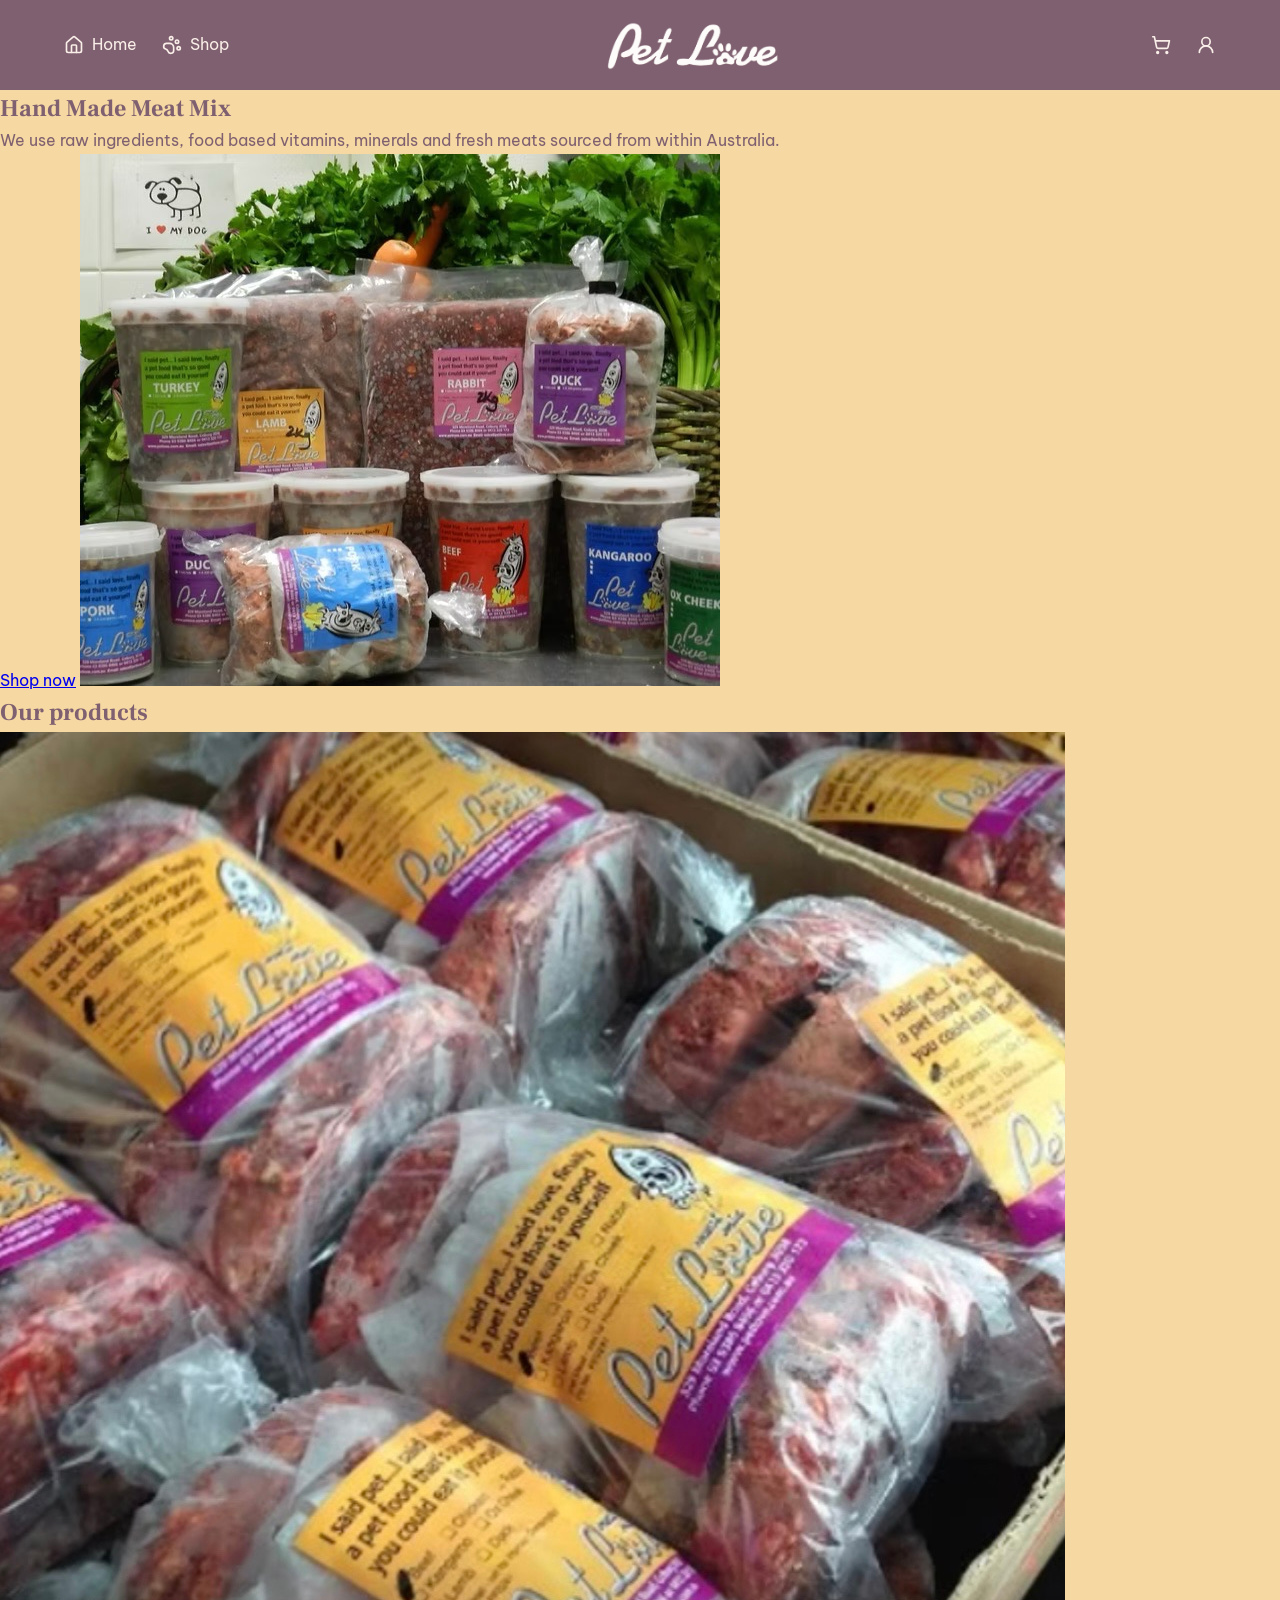
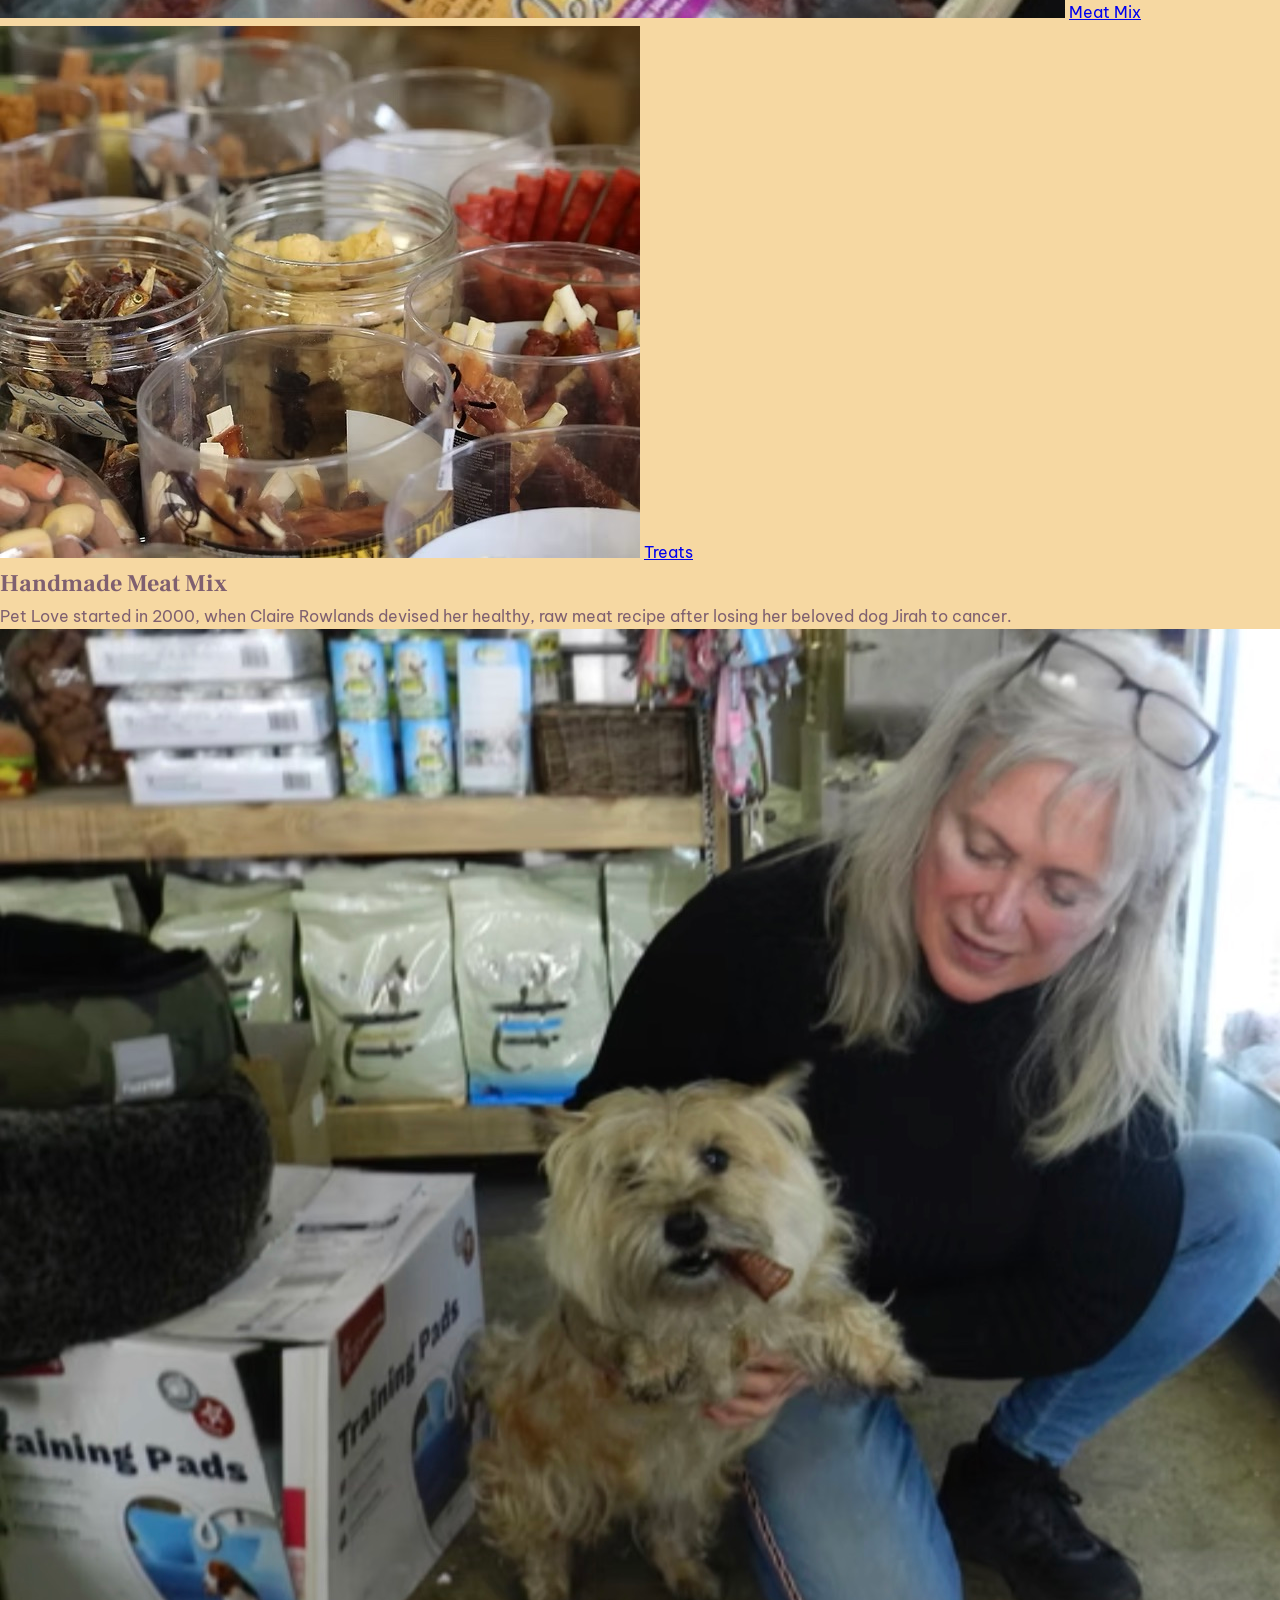
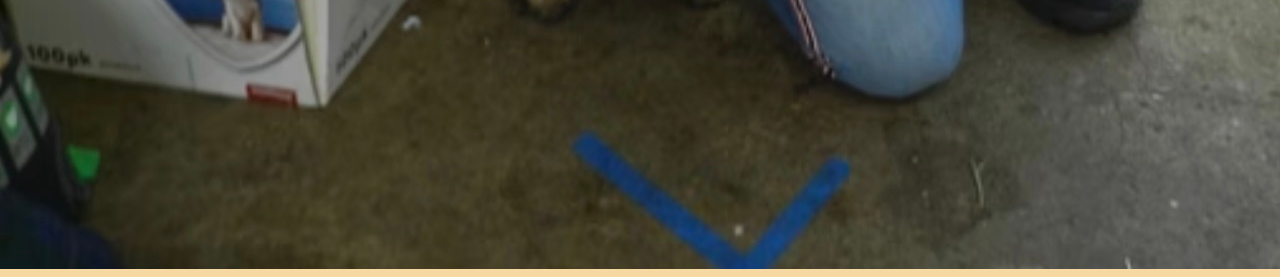
==== index.html @ 83631250 "Add overview section to product-list.html" ====
<!DOCTYPE html>
<html lang="en">
<head>
    <meta charset="UTF-8">
    <meta name="viewport" content="width=device-width, initial-scale=1.0">
    <title>PET LOVE | Homepage</title>
    <link rel="preconnect" href="https://fonts.googleapis.com">
    <link rel="preconnect" href="https://fonts.gstatic.com" crossorigin>
    <link href="https://fonts.googleapis.com/css2?family=Frank+Ruhl+Libre:wght@300..900&display=swap" rel="stylesheet">
    <link rel="preconnect" href="https://fonts.googleapis.com">
    <link rel="preconnect" href="https://fonts.gstatic.com" crossorigin>
    <link href="https://fonts.googleapis.com/css2?family=Be+Vietnam+Pro:ital,wght@0,100;0,200;0,300;0,400;0,500;0,600;0,700;0,800;0,900;1,100;1,200;1,300;1,400;1,500;1,600;1,700;1,800;1,900&family=Fira+Sans:ital,wght@0,100;0,200;0,300;0,400;0,500;0,600;0,700;0,800;0,900;1,100;1,200;1,300;1,400;1,500;1,600;1,700;1,800;1,900&display=swap" rel="stylesheet">
    <link rel="stylesheet" href="https://cdnjs.cloudflare.com/ajax/libs/font-awesome/4.7.0/css/font-awesome.min.css">
    <link rel="stylesheet" href="style.css">
</head>
<body>
    <header>
        <!-- Use the aria-label attribute for screen reader accessibility -->
         <nav class="navbar" aria-label="Navigation bar">
            <ul class="nav-left">
                <li><a href="index.html" class="nav-item">
                    <!-- Use the aria-hidden attribute for screen reader to neglect the icon -->
                    <!-- Svg icon is copied from Lucide library -->
                    <svg xmlns="http://www.w3.org/2000/svg" width="24" height="24" viewBox="0 0 24 24" fill="none" stroke="currentColor" stroke-width="2" stroke-linecap="round" stroke-linejoin="round" class="nav-icon" area-hidden="true">
                    <path d="M15 21v-8a1 1 0 0 0-1-1h-4a1 1 0 0 0-1 1v8"/><path d="M3 10a2 2 0 0 1 .709-1.528l7-6a2 2 0 0 1 2.582 0l7 6A2 2 0 0 1 21 10v9a2 2 0 0 1-2 2H5a2 2 0 0 1-2-2z"/>
                    </svg>
                    <!-- Use tag <span> to keep the label on the same line with the icon -->
                    <span>Home</span>
                </a>
                </li>
                <li class="nav-item-dropdown">
                    <div class="shop-container">
                        <a href="product-list.html" class="nav-item">
                            <!-- Use the aria-hidden attribute for screen reader to neglect the icon -->
                            <!-- Svg icon is copied from Lucide library -->
                            <svg xmlns="http://www.w3.org/2000/svg" width="24" height="24" viewBox="0 0 24 24" fill="none" stroke="currentColor" stroke-width="2" stroke-linecap="round" stroke-linejoin="round" class="nav-icon" aria-hidden="true">
                                <circle cx="11" cy="4" r="2"/>
                                <circle cx="18" cy="8" r="2"/>
                                <circle cx="20" cy="16" r="2"/>
                                <path d="M9 10a5 5 0 0 1 5 5v3.5a3.5 3.5 0 0 1-6.84 1.045Q6.52 17.48 4.46 16.84A3.5 3.5 0 0 1 5.5 10Z"/>
                            </svg>
                            <!-- Use tag <span> to keep the label on the same line with the icon -->
                            <span>Shop</span>
                        </a>
                        <!-- Use of the drop-down icon to show the ability to choose other categories -->
                        <button class="dropdown-toggle" aria-label="Read more categories">
                            <svg xmlns="http://www.w3.org/2000/svg" width="24" height="24" viewBox="0 0 24 24" fill="none" stroke="currentColor" stroke-width="2" stroke-linecap="round" stroke-linejoin="round" class="nav-icon-down" aria-hidden="true">
                                <path d="m6 9 6 6 6-6"/>
                            </svg> <!--I used to use two type of icon up and down for the animation of the toggle dropdown menu but the animation does not work in this case so I changed to use just one dropdown arrow and code the animation of it turning for 180 degrees in the css -->
                        
                        </button>
                    </div>

                    <ul class="dropdown-menu">
                        <li><a href="product-list-meatmix.html">
                            <svg xmlns="http://www.w3.org/2000/svg" width="24" height="24" viewBox="0 0 24 24" fill="none" stroke="currentColor" stroke-width="2" stroke-linecap="round" stroke-linejoin="round" class="nav-icon" aria-hidden="true">
                                <path d="M16.4 13.7A6.5 6.5 0 1 0 6.28 6.6c-1.1 3.13-.78 3.9-3.18 6.08A3 3 0 0 0 5 18c4 0 8.4-1.8 11.4-4.3"/>
                                <path d="m18.5 6 2.19 4.5a6.48 6.48 0 0 1-2.29 7.2C15.4 20.2 11 22 7 22a3 3 0 0 1-2.68-1.66L2.4 16.5"/>
                                <circle cx="12.5" cy="8.5" r="2.5"/>
                            </svg>
                            <span>Meat Mix</span>
                            </a>
                        </li>
                        <li><a href="product-list-treats.html">
                            <svg xmlns="http://www.w3.org/2000/svg" width="24" height="24" viewBox="0 0 24 24" fill="none" stroke="currentColor" stroke-width="2" stroke-linecap="round" stroke-linejoin="round" class="nav-icon" aria-hidden="true">
                                <path d="M17 10c.7-.7 1.69 0 2.5 0a2.5 2.5 0 1 0 0-5 .5.5 0 0 1-.5-.5 2.5 2.5 0 1 0-5 0c0 .81.7 1.8 0 2.5l-7 7c-.7.7-1.69 0-2.5 0a2.5 2.5 0 0 0 0 5c.28 0 .5.22.5.5a2.5 2.5 0 1 0 5 0c0-.81-.7-1.8 0-2.5Z"/>
                            </svg>
                            <span>Meat Mix</span>
                            </a>
                        </li>
                    </ul>
                </li>
            </ul>
            
            <div class="nav-center">
                <a href="index.html" aria-label="Back to homepage">
                    <img src="assets/logo.png" alt="Pet Love logo" class="logo-img">
                </a>
            </div>

            <ul class="nav-right">
                <li>
                    <a href="cart.html" class="nav-item" aria-label="Shopping cart">
                        <svg xmlns="http://www.w3.org/2000/svg" width="24" height="24" viewBox="0 0 24 24" fill="none" stroke="currentColor" stroke-width="2" stroke-linecap="round" stroke-linejoin="round" class="nav-icon" aria-label="true">
                            <circle cx="8" cy="21" r="1"/>
                            <circle cx="19" cy="21" r="1"/>
                            <path d="M2.05 2.05h2l2.66 12.42a2 2 0 0 0 2 1.58h9.78a2 2 0 0 0 1.95-1.57l1.65-7.43H5.12"/>
                        </svg>
                    </a>
                </li>
                <li>
                    <a href="sccount.html" class="nav-item" aria-label="Account">
                        <svg xmlns="http://www.w3.org/2000/svg" width="24" height="24" viewBox="0 0 24 24" fill="none" stroke="currentColor" stroke-width="2" stroke-linecap="round" stroke-linejoin="round" class="nav-icon" aria-label="true">
                            <circle cx="12" cy="8" r="5"/>
                            <path d="M20 21a8 8 0 0 0-16 0"/>
                        </svg>
                    </a>
                </li>
            </ul>
         </nav>
    </header>
    <main>
        <!-- Hero section -->
        <section class="hero-section">
            <div class=hero-content>
                <h1>Hand Made Meat Mix</h1>
                <p>We use raw ingredients, food based vitamins, minerals and fresh meats sourced from within Australia.</p>
                <a href="html/product-list.html" class="large-btn">Shop now</a>
                <img src="assets/hero.jpeg" alt="Pet Love products range">
            </div>
        </section>

        <!-- Products section -->
        <section class="products-section">
            <h2>Our products</h2>
            <div class="product-grid">
                <div class="product-card">
                    <img src="assets/products-meatmix.jpeg" alt="Meat Mix Products">
                    <a href="products-list-meatmix.html" class="medium-btn">Meat Mix</a>
                </div>
                <div class="product-card">
                    <img src="assets/products-treats.jpeg" alt="Treats Products">
                    <a href="products-list-treats.html" class="medium-btn">Treats</a>
                </div>
            </div>
        </section>
        <section class="about-section">
            <h2>Handmade Meat Mix</h2>
            <p>Pet Love started in 2000, when Claire Rowlands devised her healthy, raw meat recipe after losing her beloved dog Jirah to cancer. </p>
            <img src="assets/owner-and-dog.jpeg" alt="Owner and her dog">
        </section>
    </main>
    <script src="script.js"></script>
</body>
</html>
---- style.css ----
/* Declare CSS variables for brand's colour palette and fonts */
:root {
    --plum: #7F6070;
    --skyblue: #C8C7D7;
    --cream: #F6D8A2;
    --beige: #F9EEE8; 
    --font-body: 'Be Vietnam Pro', sans-serif;
    --font-heading: 'Frank Ruhl Libre', serif;
}
/* Reset default margin and padding of browser */
* {
  margin: 0;
  padding: 0;
  box-sizing: border-box;
}
/* Standard 1.6 line-height in web design */
body {
  font-family: var(--font-body);
  background-color: var(--cream);
  color: var(--plum);
  line-height: 1.6;
}

h1, h2, h3 {
    font-family: var(--font-heading);
}

/* Navigation bar */
.navbar {
  display: flex;
  justify-content: space-between; /* Utilise justify-content: space-between to push nav-left, nav-center, nav-right as far as possible */
  align-items: center;
  padding: 20px 5%;
  background-color: var(--plum);
}

.nav-left, .nav-right {
  display: flex;
  list-style: none;
  gap: 25px;
}

.nav-item {
  color: var(--beige);
  text-decoration: none; /* Reset the blue default colour of link */
  display: flex;
  align-items: center;
  gap: 8px;
  cursor: pointer; /* Signal users there's more information in the toggle list */
  background: none; /* Reset the default style of tag <button> */
  border: none; /* Reset the default style of tag <button> */
}

/* Container for the toggle list */
.shop-container {
  display: flex;
  align-items: center;
  gap: 5px;
}

/* Dropdown toggle list */
.nav-item-dropdown {
  position: relative; /* Set position to relative to position the dropdown menu absolutely within this container */
}

.dropdown-menu {
  display:none;
  position:absolute;
  background-color: var(--plum);
  padding: 10px;
  list-style: none;
  padding: 10px;
  z-index: 1000; /* Ensure the dropdown menu appears above other content */
}

.nav-icon-up {
  display: none;
}

.nav-icon-down {
  display: block;
}
/* When the dropdown menu is visible, show the up icon and hide the down icon */
.dropdown-toggle .nav-icon-down {
  display: none;
}

.dropdown-toggle .nav-icon-up {
  display: block;
}

/* Dropdown toggle animation */
.dropdown-toggle {
  background: none;
  border: none;
  padding: 0;
  cursor: pointer;
  color: var (--beige);
  display: flex;
  lign-items: center;
}

.nav-icon-down {
  width: 20px;
  height: 20px;
  stroke: currentColor;
  transition: transform 0.3s ease; /* Smooth transition for the rotation */
  transform: rotate (0deg); /* Initial state of the arrow */
}

/* Active button is clicked, rotate the arrow 180 degrees */
.dropdown-toggle.active .nav-icon-down {
  transform: rotate(180deg);
}

/* Show the dropdown menu when the button is active */
.nav-item-dropdown {
  position: relative; 
}

.dropdown-menu {
  display: none;
  position: absolute;
  top: 100%;
  left: 0;
  background-color: var(--plum);
  min-width: 150px;
  padding: 10px;
  z-index: 1000;
  border-radius: 4px;
}

/* Style of icons on the navigation bar */
.nav-icon {
  width: 20px;
  height: 20px;
  stroke: currentColor; /* Icons automatically take the beige colour of their parents */
}

/*Logo styling */
.nav-center {
  display: flex;
  justify-content: center;
  align-items: center;  
  height: 100%;
}

.logo-img {
  height: 50px;
  width: auto;
  display: block;
  object-fit: contain;
}
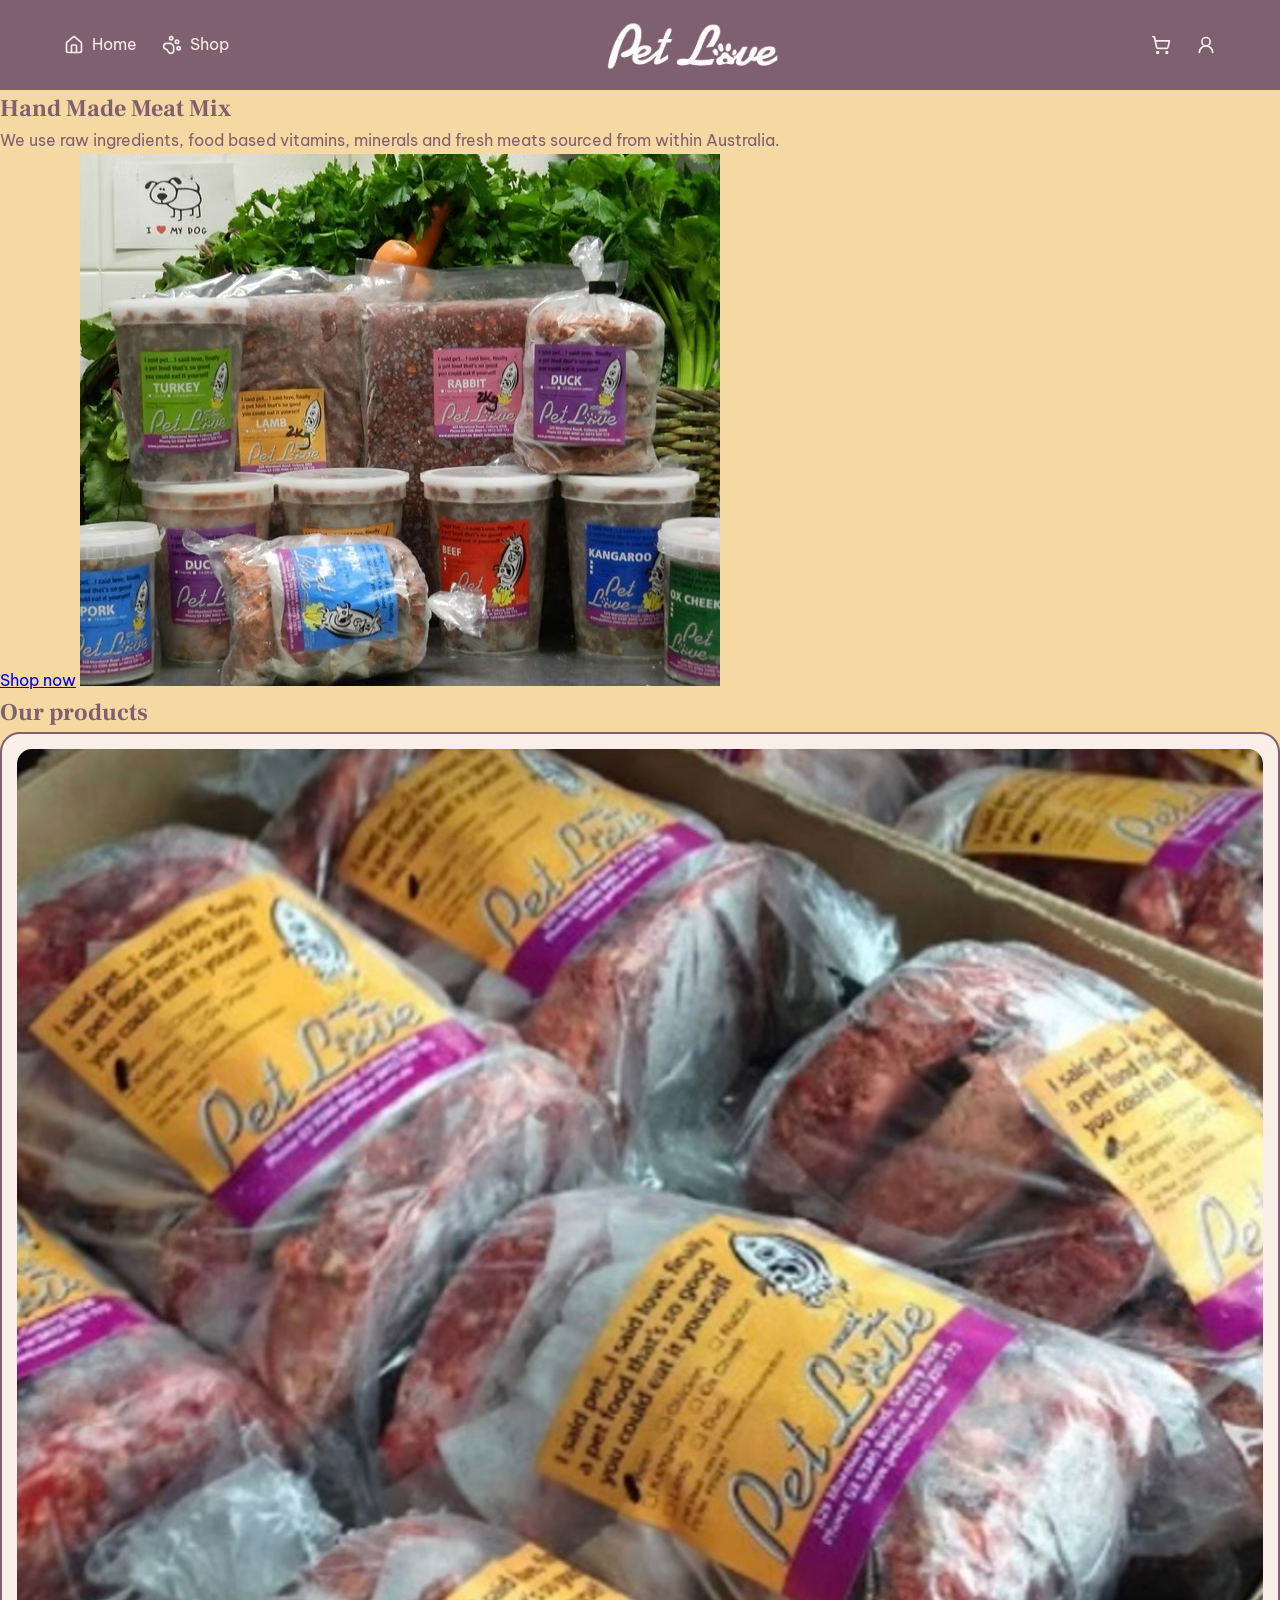
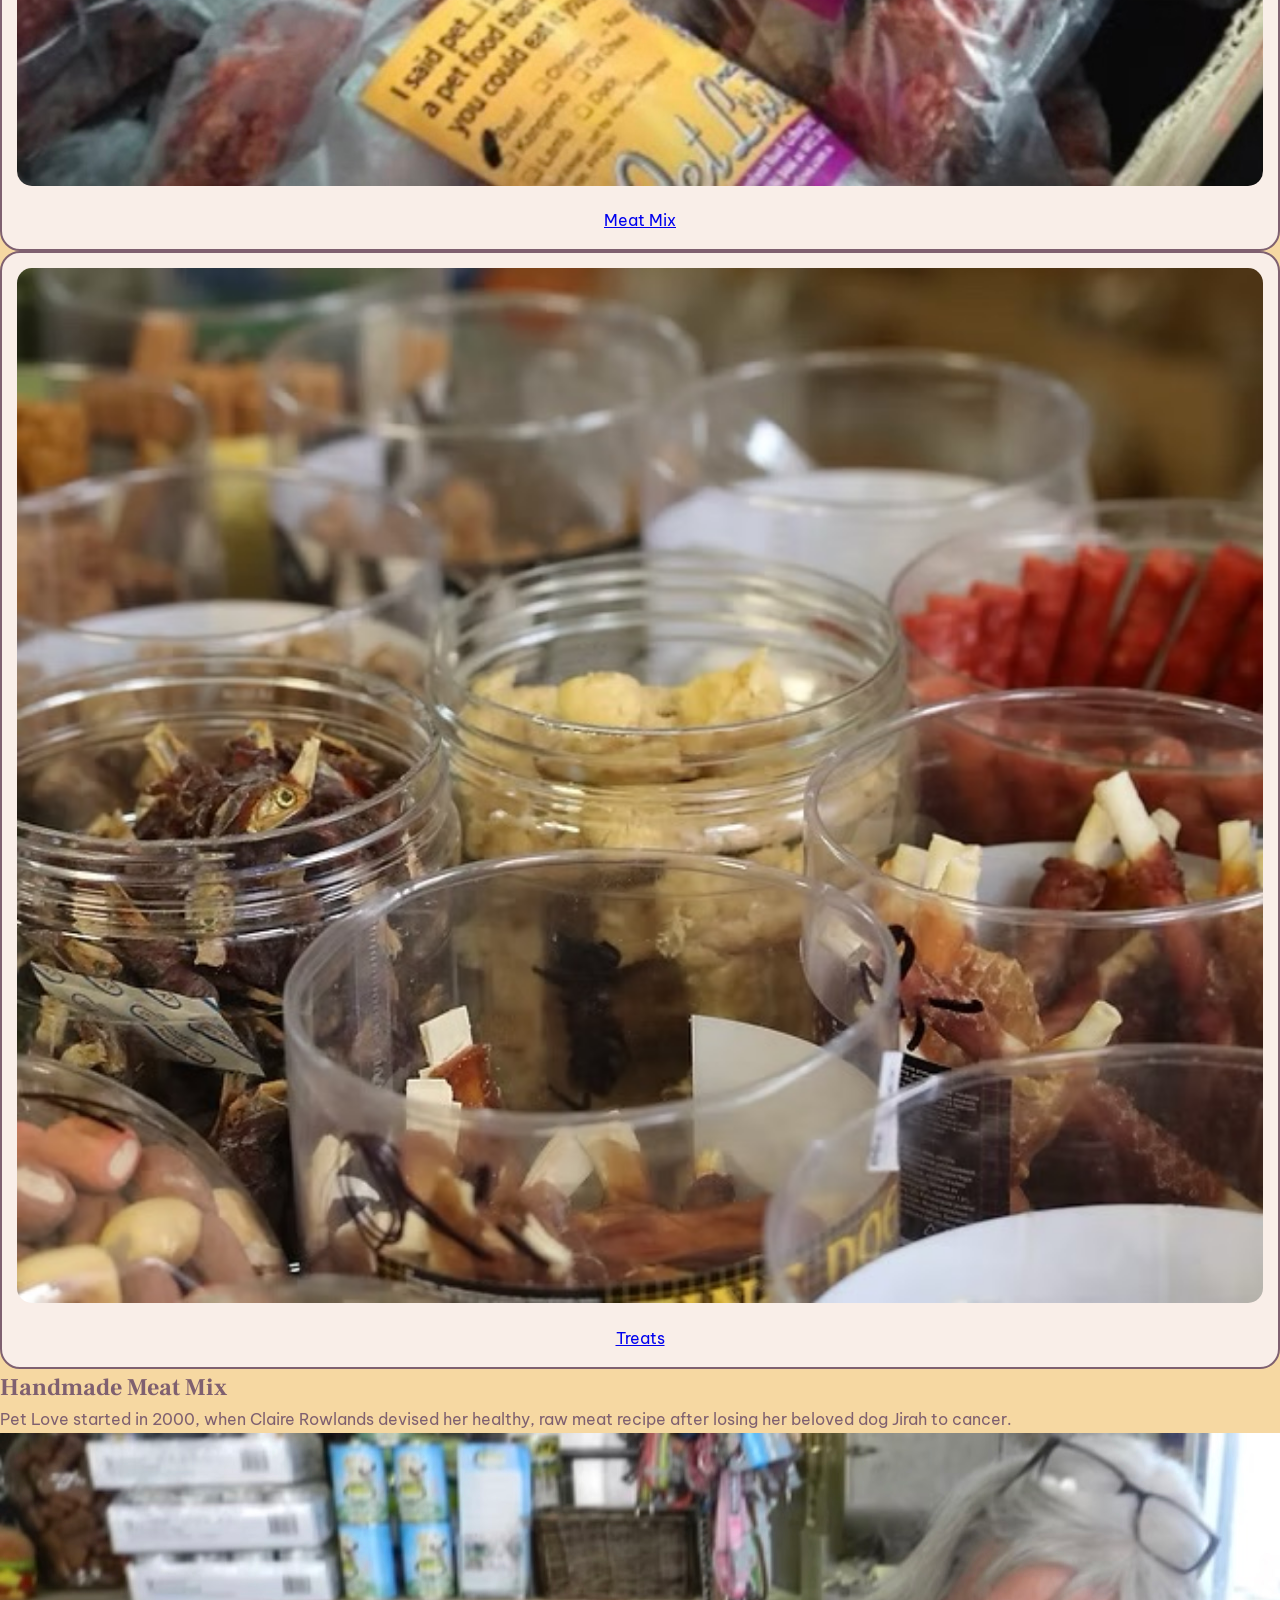
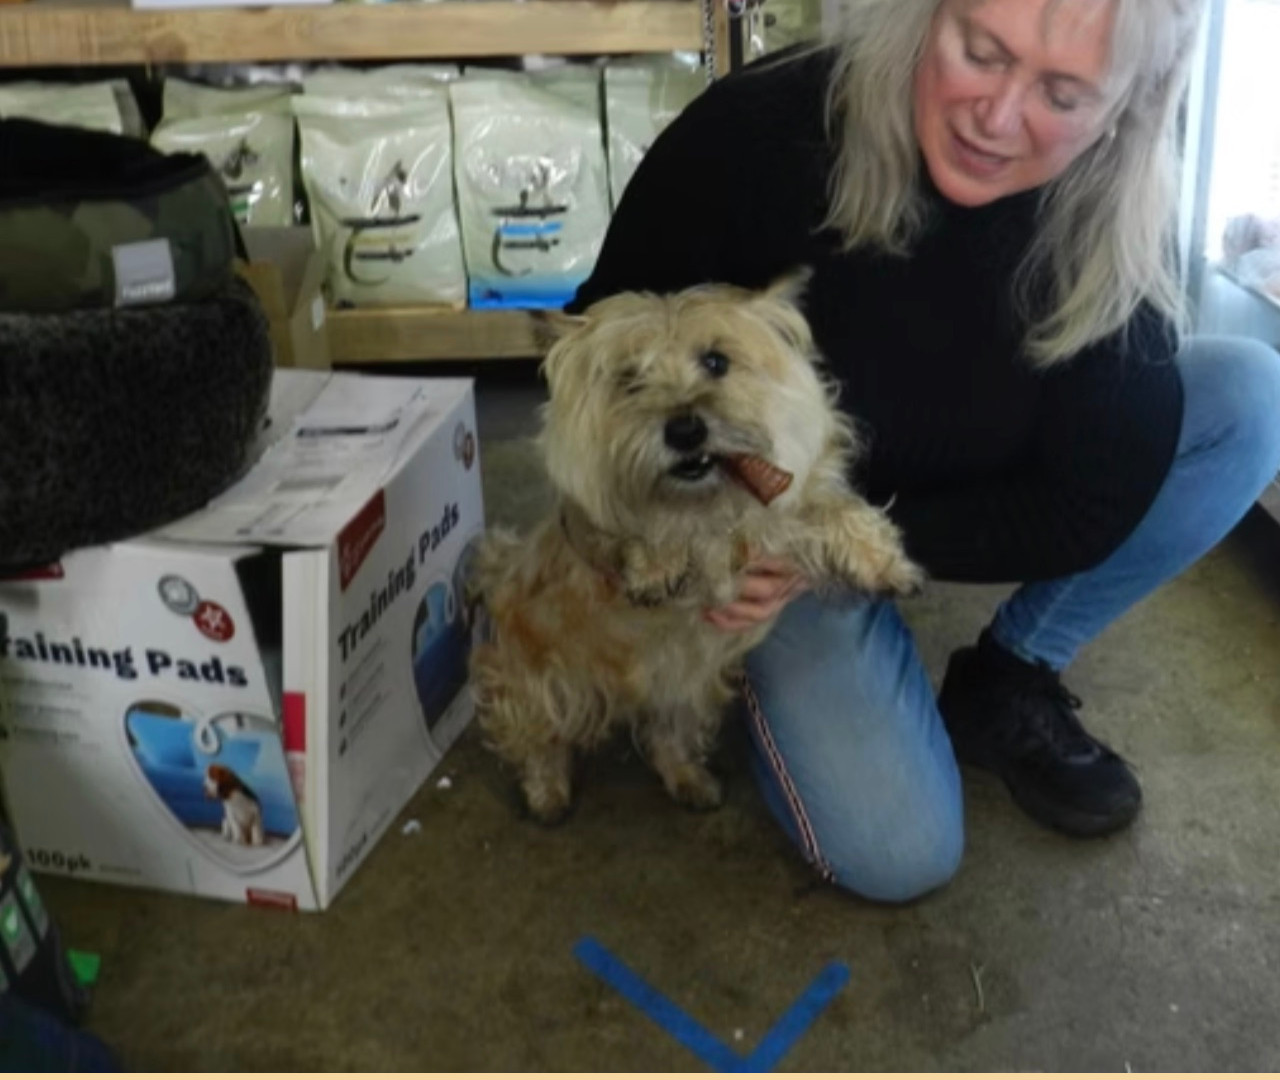
==== commit ab9fbe9b: "Code HTML of product list page again after declare variables and functions in JavaScript" ====
--- a/index.html
+++ b/index.html
@@ -105,7 +105,7 @@
             <div class=hero-content>
                 <h1>Hand Made Meat Mix</h1>
                 <p>We use raw ingredients, food based vitamins, minerals and fresh meats sourced from within Australia.</p>
-                <a href="html/product-list.html" class="large-btn">Shop now</a>
+                <a href="product-list.html" class="large-btn">Shop now</a>
                 <img src="assets/hero.jpeg" alt="Pet Love products range">
             </div>
         </section>
--- a/style.css
+++ b/style.css
@@ -97,7 +97,7 @@
   cursor: pointer;
   color: var (--beige);
   display: flex;
-  lign-items: center;
+  align-items: center;
 }
 
 .nav-icon-down {
@@ -152,3 +152,71 @@
   object-fit: contain;
 }
 
+/* ALL PRODUCTS PAGE */
+.centered-desc {
+  text-align: center;
+  max-width: 600px;
+  margin: 0 auto 40px;
+  color: var(--plum);
+  font-size: 1.2rem;  
+}
+
+/* Folder tabs style */
+.tabs-container {
+  display: flex;
+  gap: 5px;
+  padding: 0 5%;
+  border-bottom: 2px solid var(--plum);
+}
+
+.tab-btn {
+  padding: 12px 30px;
+  border: 2px solid var(--plum);
+  border-bottom: none;
+  backgroun: var(--beige);
+  border-raidus: 15px 15px 0 0;
+  cursor: pointer;
+  font-family: var(--font-heading);
+  color: var(--plum); 
+  transition: 0.3s ease;
+}
+
+.tab-btn.active {
+  background-color: var(--plum);
+  color: var(--beige);
+}
+
+/* 2-column layout */
+.product-container {
+  display: grid;
+  grid-template-columns: 250px 1fr;
+  gap: 40px;
+  padding: 40px 5%;
+}
+
+.results-header {
+  display: grid;
+  grid-template-columns: 250px 1fr;
+  gap: 40px;
+  padding: 40px 5%;
+}
+
+.results-header {
+  margin-bottom: 20px;
+  font-weight: 500;
+}
+
+/* Product card */
+.product-card {
+  background: var(--beige);
+  border-radius: 20px;
+  padding: 15px;
+  text-align: center;
+  border: 2px solid var(--plum);
+}
+
+.product-card img {
+  width: 100%;
+  border-radius: 15px;
+  margin-bottom: 15px;
+}
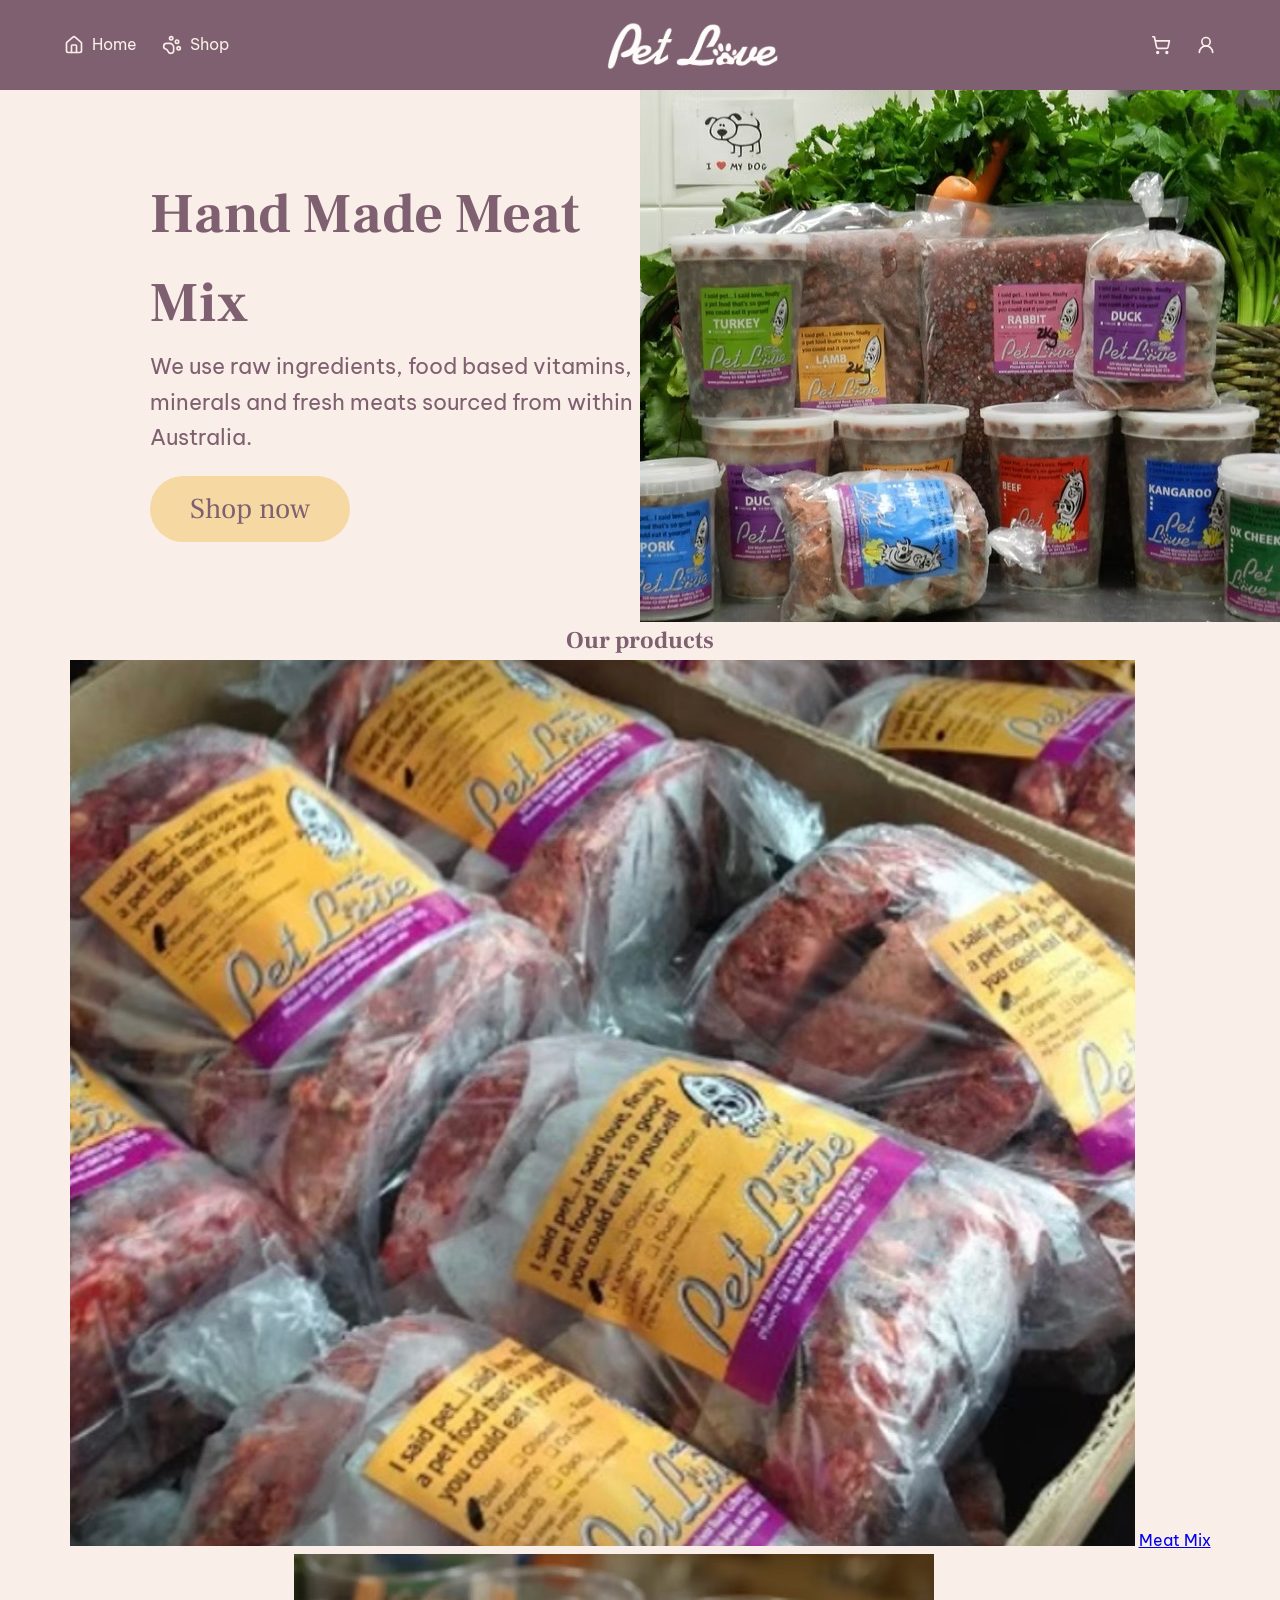
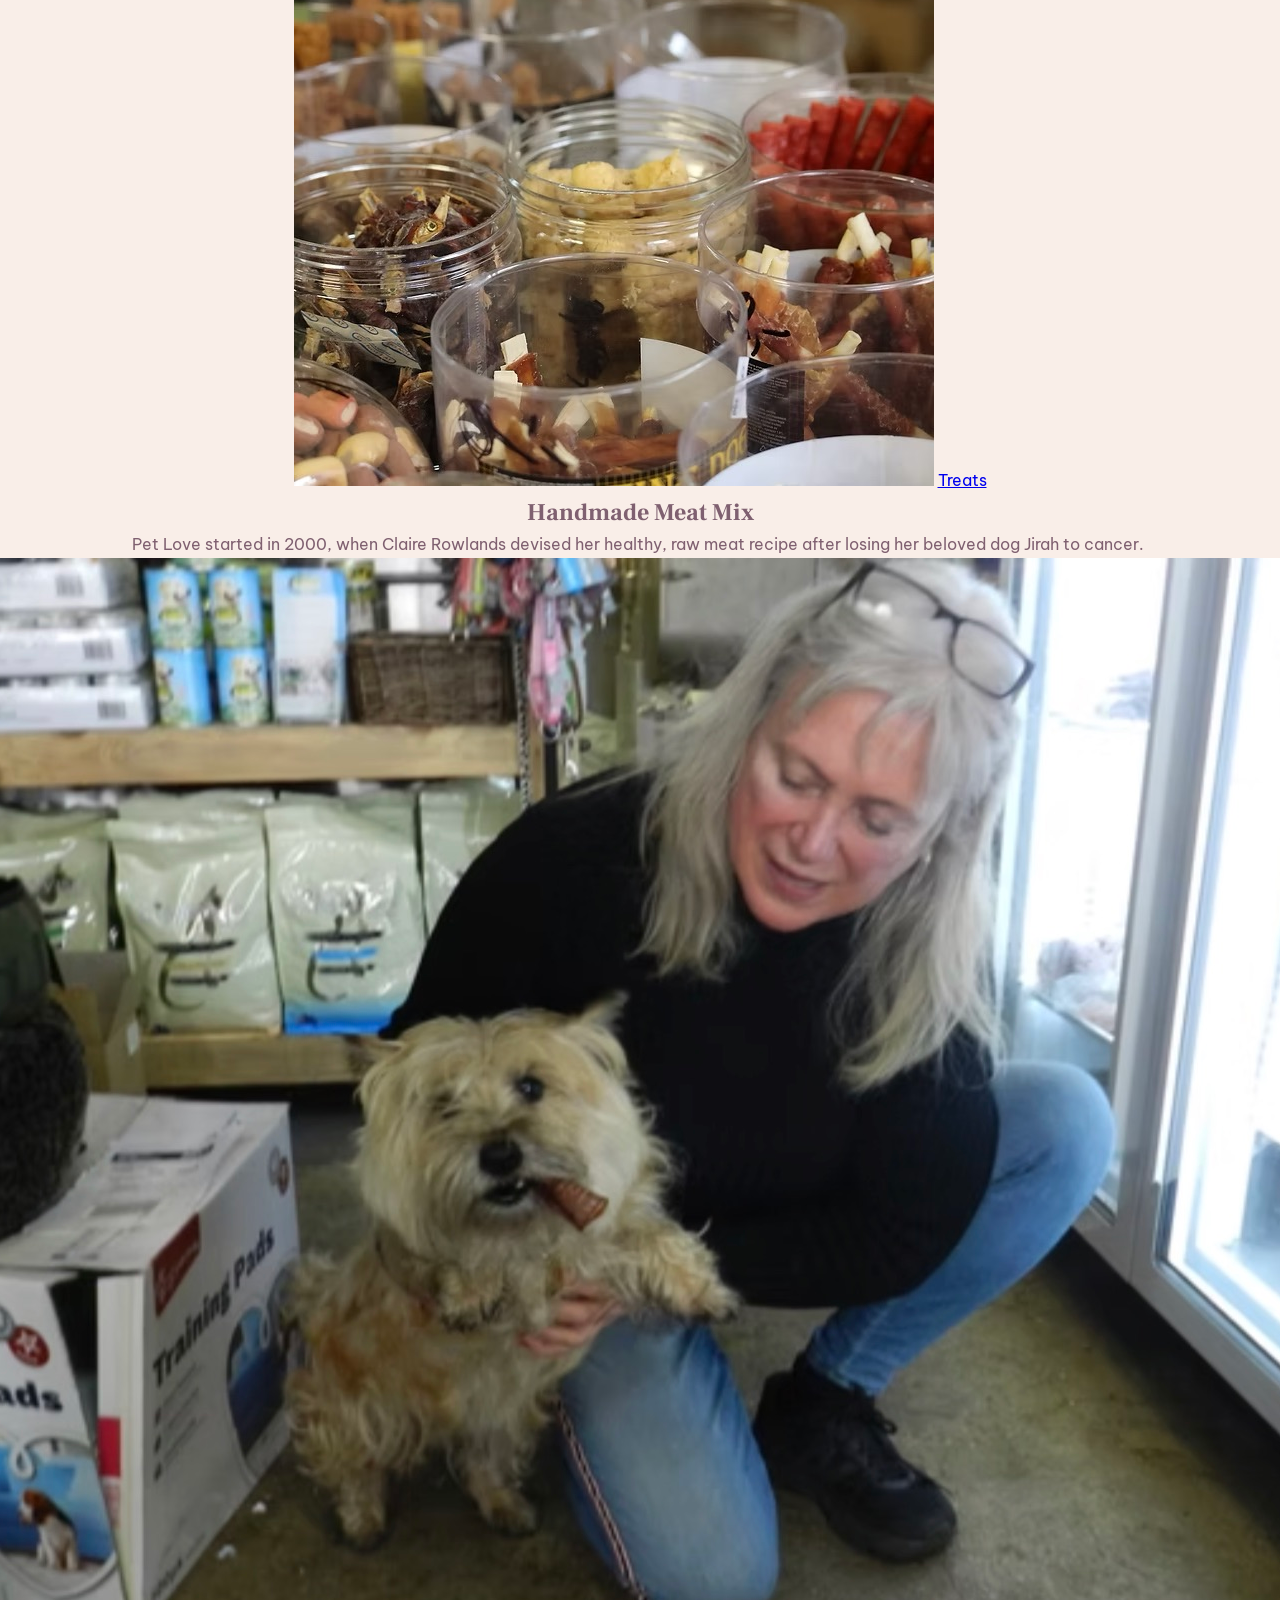
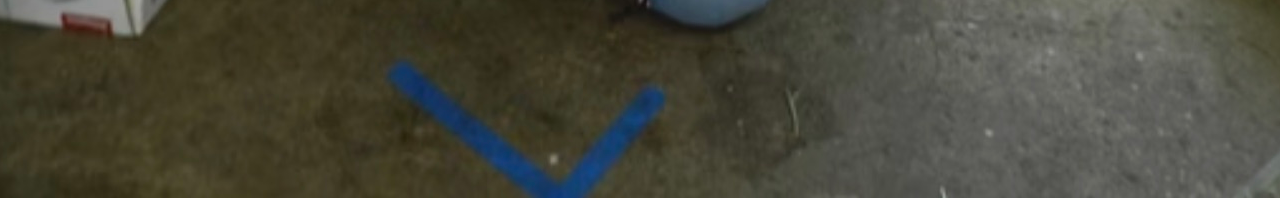
==== commit c2745504: "Add style to hero section in homepage" ====
--- a/index.html
+++ b/index.html
@@ -102,12 +102,17 @@
     <main>
         <!-- Hero section -->
         <section class="hero-section">
-            <div class=hero-content>
-                <h1>Hand Made Meat Mix</h1>
-                <p>We use raw ingredients, food based vitamins, minerals and fresh meats sourced from within Australia.</p>
-                <a href="product-list.html" class="large-btn">Shop now</a>
+            <div class="hero">
+                <div class=hero-content>
+                    <h1>Hand Made Meat Mix</h1>
+                    <p>We use raw ingredients, food based vitamins, minerals and fresh meats sourced from within Australia.</p>
+                    <a href="product-list.html" class="large-btn">Shop now</a>
+                </div>
+            <div class="hero-img">
                 <img src="assets/hero.jpeg" alt="Pet Love products range">
             </div>
+            </div>
+            
         </section>
 
         <!-- Products section -->
--- a/style.css
+++ b/style.css
@@ -7,16 +7,18 @@
     --font-body: 'Be Vietnam Pro', sans-serif;
     --font-heading: 'Frank Ruhl Libre', serif;
 }
+
 /* Reset default margin and padding of browser */
 * {
   margin: 0;
   padding: 0;
   box-sizing: border-box;
 }
+
 /* Standard 1.6 line-height in web design */
 body {
   font-family: var(--font-body);
-  background-color: var(--cream);
+  background-color: var(--beige);
   color: var(--plum);
   line-height: 1.6;
 }
@@ -49,6 +51,17 @@
   cursor: pointer; /* Signal users there's more information in the toggle list */
   background: none; /* Reset the default style of tag <button> */
   border: none; /* Reset the default style of tag <button> */
+}
+
+section {
+  display: flex;
+  flex-direction: column;
+  align-items: center;
+  justify-content: center;
+  text-align: center;
+  width: 100%;
+  margin-left: auto;
+  margin-right: auto;
 }
 
 /* Container for the toggle list */
@@ -152,71 +165,175 @@
   object-fit: contain;
 }
 
+/* HERO SECTION */
+.hero-section {
+  padding: 0px;
+}
+.hero {
+  display: flex;
+  align-items: center;
+  justify-content: space-between;
+  background-color: var(--beige);
+  width: 100%;
+  padding: 0px;
+  margin: 0px;
+}
+
+.hero-content {
+  flex: 1;
+  text-align: left;
+  margin-left: 150px;
+}
+
+.hero-content h1 {
+  font-size: 3.5rem;
+}
+
+.hero-img {
+  flex: 1;
+  display: flex;
+  justify-content: flex-end;
+  width: 100%;
+}
+
+.large-btn {
+  display: inline-block;
+  background-color: var(--cream);
+  color: var(--plum);
+  font-family: var(--font-heading);
+  border-radius: 60px;
+  text-decoration: none;
+  font-size: 1.8rem;
+  border: none;
+  cursor: pointer;
+  padding: 10px 40px 10px 40px;
+  margin-top: 20px;
+}
+
+.hero p {
+  font-size: 1.4rem;
+}
+
+.large-btn:hover {
+  background-color: var(--plum);
+  color: var(--cream);
+  font-size: 1.9rem;
+  transition: all 0.3s ease;
+}
+
+
+
+
 /* ALL PRODUCTS PAGE */
-.centered-desc {
-  text-align: center;
-  max-width: 600px;
-  margin: 0 auto 40px;
-  color: var(--plum);
-  font-size: 1.2rem;  
-}
-
-/* Folder tabs style */
+
+/* Container including search sidebar and result product grid */
+.product-section {
+  display: flex !important; 
+  flex-direction: row;
+  align-items: flex-start; /* Align all items from the start of the top */
+  gap: 40px;
+  max-width: 1200px;
+  margin: 0 auto;
+}
+
+/* Left aside bar */
+.product-sidebar {
+  flex: 0 0 280px; /* Fixed width for the aside bar */
+  display: flex;
+  flex-direction: column;
+  align-items: flex-start;
+  text-align: left;
+}
+
+/* Tabs container */
 .tabs-container {
   display: flex;
-  gap: 5px;
-  padding: 0 5%;
-  border-bottom: 2px solid var(--plum);
+  flex-direction: column;
+  gap: 10px;
+  width: 100%;
+  margin-bottom: 20px;
 }
 
 .tab-btn {
-  padding: 12px 30px;
+  border: none; 
+  background: var(--beige);
+  padding: 10px 15px;
+  border-radius: 8px;
+  cursor: pointer;
+  text-align: left;
+  width: 100%;
+  transition: 0.3s;
+}
+
+.tab-btn.active {
+  background-color: var(--cream);
+  color: white;
+}
+
+.tab-btn h3 {
+  margin: 0;
+  font-size: 1rem;
+}
+
+/* Right aligned product grid */
+.product-list-grid {
+  flex: 1;
+}
+
+.product-row-grid {
+  display: grid;
+  /* 2 products each row for desktop */
+  grid-template-columns: repeat(2, 1fr);
+  gap: 30px; /* Gap between product cards */
+  width: 100%;
+}
+
+.product-row-grid img {
+  width: 100%;
+  max-width: 300px;
+}
+
+/* Group Filtering & sorting */
+.filter-group, .filterandsort-group {
+  display: flex;
+  flex-direction: column;
+  gap: 10px;
+  width: 100%;
+  margin: 15px 0;
+}
+
+.filter-group label {
+  display: flex;
+  align-items: center;
+  gap: 8px;
+  cursor: pointer;
+}
+
+/* PRODUCT DETAILS PAGE */
+.product-details {
+  text-align: left;
+
+}
+#product-image {
+  max-width: 700px;
+}
+
+.weight-cards-flex {
+  display: flex;
+  flex-wrap: wrap;
+  gap: 20px;
+}
+
+.weight-card {
+  border-radius: 15px;
   border: 2px solid var(--plum);
-  border-bottom: none;
-  backgroun: var(--beige);
-  border-raidus: 15px 15px 0 0;
-  cursor: pointer;
-  font-family: var(--font-heading);
-  color: var(--plum); 
-  transition: 0.3s ease;
-}
-
-.tab-btn.active {
-  background-color: var(--plum);
-  color: var(--beige);
-}
-
-/* 2-column layout */
-.product-container {
-  display: grid;
-  grid-template-columns: 250px 1fr;
-  gap: 40px;
-  padding: 40px 5%;
-}
-
-.results-header {
-  display: grid;
-  grid-template-columns: 250px 1fr;
-  gap: 40px;
-  padding: 40px 5%;
-}
-
-.results-header {
-  margin-bottom: 20px;
-  font-weight: 500;
-}
-
-/* Product card */
-.product-card {
-  background: var(--beige);
-  border-radius: 20px;
-  padding: 15px;
-  text-align: center;
-  border: 2px solid var(--plum);
-}
-
-.product-card img {
-  width: 100%;
-  border-radius: 15px;
-  margin-bottom: 15px;
-}+  padding: 5px;
+  margin: 2px;
+}
+
+.weight-card:hover {
+  background-color: var(--cream);
+}
+
+
+/* SHOPPING CART PAGE */
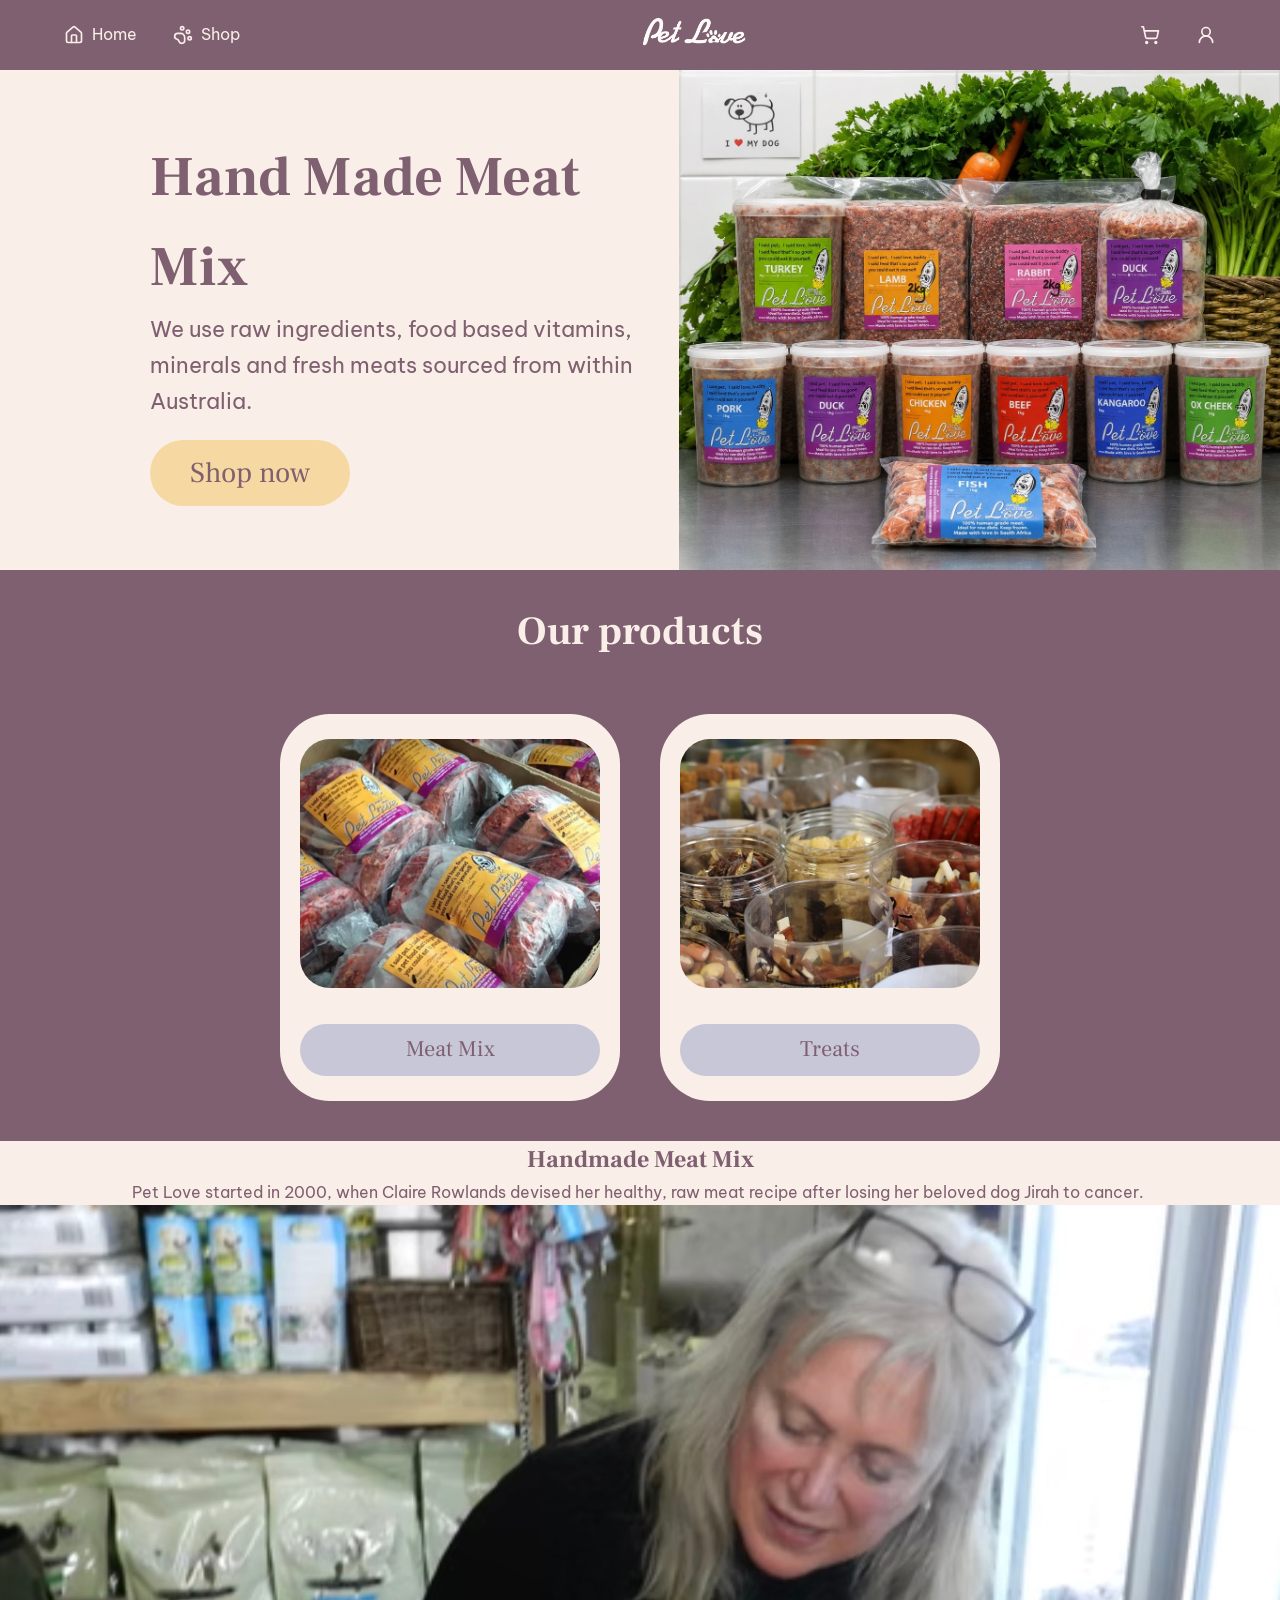
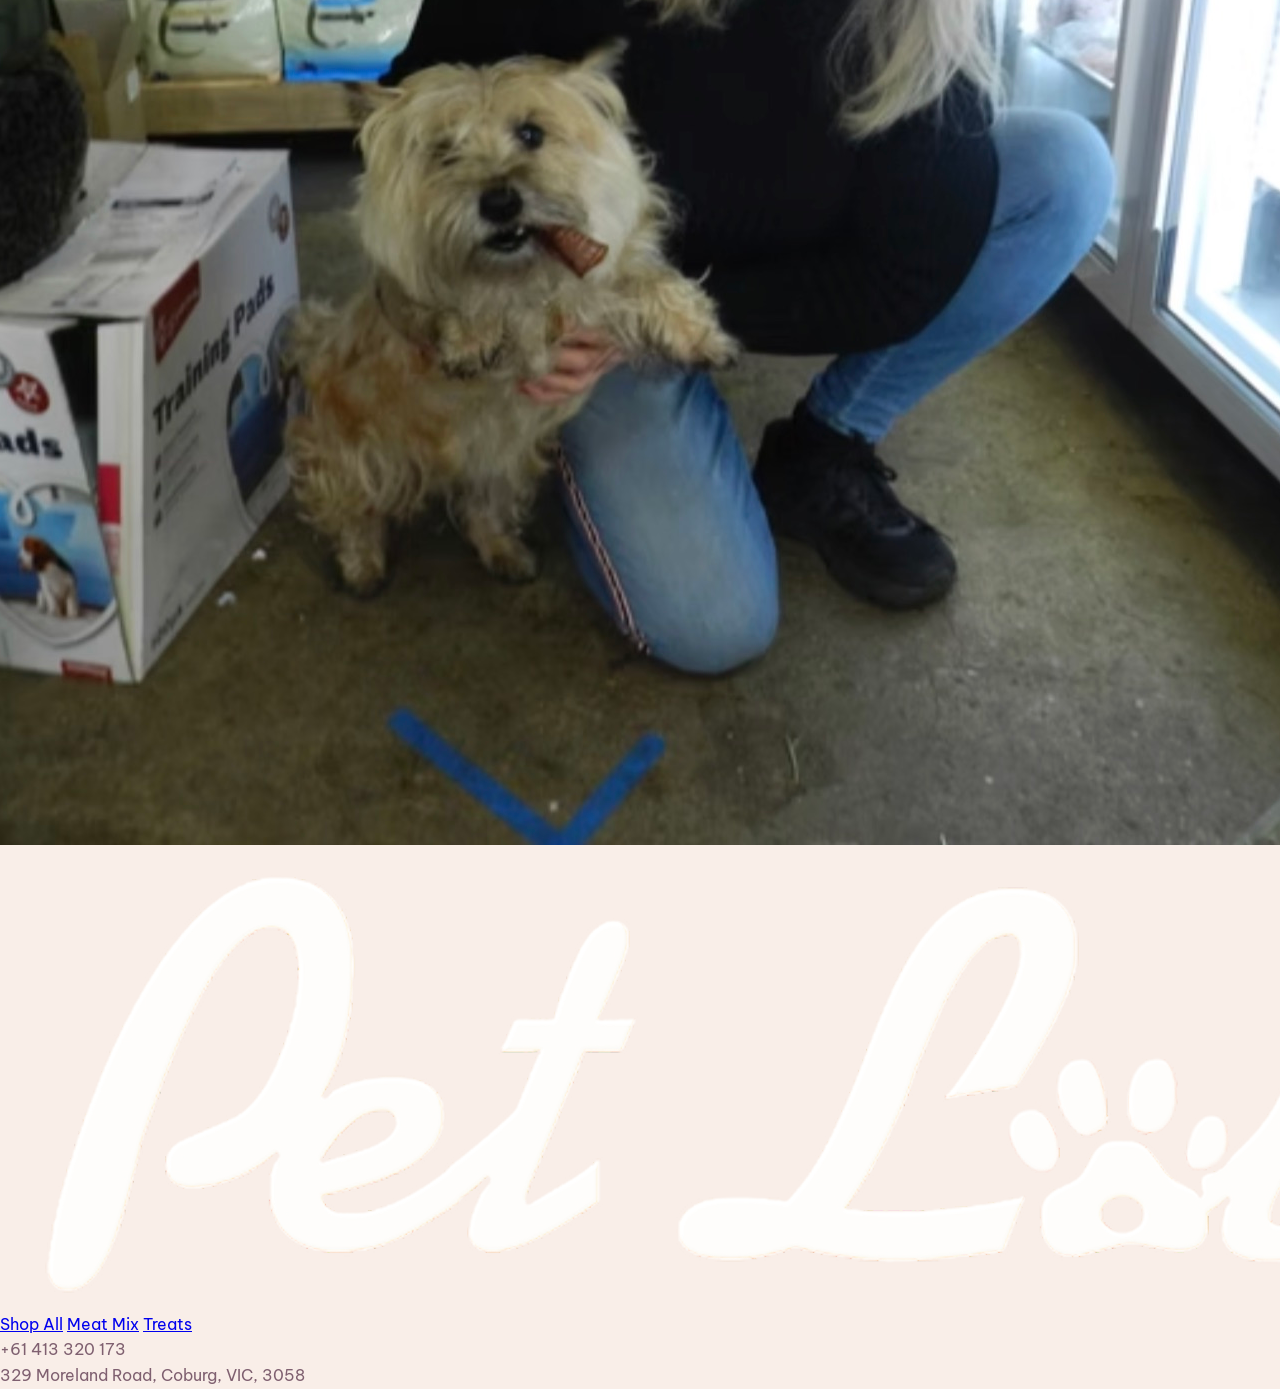
==== commit 069a88c2: "Style Confirmation Page" ====
--- a/index.html
+++ b/index.html
@@ -135,6 +135,28 @@
             <img src="assets/owner-and-dog.jpeg" alt="Owner and her dog">
         </section>
     </main>
+
+    <footer class="main-footer">
+        <div class="footer-container">
+            <div class="footer-brand">
+                <a href="index.html" class="footer-logo">
+                    <img src="assets/logo.png" alt="Pet Love logo">
+                </a>
+            </div>
+
+            <div class="footer-column">
+                <a href="product-list.html">Shop All</a>
+                <a href="product-list.html">Meat Mix</a>
+                <a href="product-list.html">Treats</a>
+            </div>
+
+            <div class="footer-contact">
+                <p class="footer-phone">+61 413 320 173</p>
+                <p class="footer-address">329 Moreland Road, Coburg, VIC, 3058</p>
+            </div>
+            
+        </div>
+    </footer>
     <script src="script.js"></script>
 </body>
 </html>
--- a/style.css
+++ b/style.css
@@ -32,14 +32,23 @@
   display: flex;
   justify-content: space-between; /* Utilise justify-content: space-between to push nav-left, nav-center, nav-right as far as possible */
   align-items: center;
-  padding: 20px 5%;
+  padding: 22px 5%;
   background-color: var(--plum);
 }
 
 .nav-left, .nav-right {
   display: flex;
   list-style: none;
-  gap: 25px;
+  justify-content: space-between;
+  gap: 36px;
+}
+
+.nav-center {
+  position: absolute;
+  display: flex;
+  align-items: center;
+  justify-content: center;
+  left: 50%;
 }
 
 .nav-item {
@@ -150,19 +159,11 @@
   stroke: currentColor; /* Icons automatically take the beige colour of their parents */
 }
 
-/*Logo styling */
-.nav-center {
-  display: flex;
-  justify-content: center;
+.navbar img {
   align-items: center;  
   height: 100%;
-}
-
-.logo-img {
-  height: 50px;
+  height: 30px;
   width: auto;
-  display: block;
-  object-fit: contain;
 }
 
 /* HERO SECTION */
@@ -177,6 +178,7 @@
   width: 100%;
   padding: 0px;
   margin: 0px;
+  gap: 10%;
 }
 
 .hero-content {
@@ -193,7 +195,11 @@
   flex: 1;
   display: flex;
   justify-content: flex-end;
-  width: 100%;
+}
+
+.hero img {
+  width: 120%;
+  max-width: 2000px;
 }
 
 .large-btn {
@@ -221,19 +227,114 @@
   transition: all 0.3s ease;
 }
 
+/* PRODUCTS ON HOMEPAGE */
+.products-section {
+  background-color: var(--plum);
+  width: 100%;
+  padding: 0px;
+  margin: 0px;
+}
+
+.products-section h2 {
+  color: var(--beige);
+  font-size: 2.5rem;
+  margin: 30px;
+}
+
+.product-grid {
+  display: flex;
+  align-items: center;
+  justify-content: center;
+  padding: 10px;
+  margin: 10px;
+  margin-top: 0px;
+  padding-top: 0px;  
+}
+
+.product-grid img {
+  width: 100%;
+  height:auto;
+  max-width: 300px;
+  border-radius: 30px;
+  border: none;
+  margin-bottom: 20px;
+}
+
+.product-card {
+  padding: 25px 20px;
+  background-color: var(--beige);
+  margin: 20px;
+  display: grid;
+  border-radius: 50px;
+  border: none;
+}
+
+.product-card-title-link {
+  color: inherit;
+  text-decoration: none;
+  text-decoration: underline 1px var(--plum);
+  text-underline-offset: 6px;
+  display: inline-block;
+  width: 100%;
+}
+
+.product-card-title-link:hover {
+  text-decoration: underline 1px var(--cream);
+  text-underline-offset: 6px;
+  color: var(--cream);
+} 
+
+.medium-btn {
+  display: inline-block;
+  background-color: var(--skyblue);
+  color: var(--plum);
+  font-family: var(--font-heading);
+  border-radius: 60px;
+  text-decoration: none;
+  font-size: 1.4rem;
+  border: none;
+  cursor: pointer;
+  padding: 8px 36px 8px 36px;
+  margin-top: 16px;
+}
+
+.medium-btn:hover {
+  background-color: var(--plum);
+  color: var(--skyblue);
+  font-size: 1.4rem;
+  transition: all 0.3s ease;
+}
 
 
 
 /* ALL PRODUCTS PAGE */
+.page-overview {
+  max-width: 1200px;
+  margin: 0 auto;
+  text-align: left;
+  display: block;
+}
+.page-overview h1{
+  font-size: 2.4rem;
+  text-align: left;
+  margin-top: 35px;
+}
+
+.page-overview p{
+  font-size: 1.1rem;
+  margin-top: 12px;
+  margin-bottom: 35px;
+}
 
 /* Container including search sidebar and result product grid */
 .product-section {
   display: flex !important; 
   flex-direction: row;
   align-items: flex-start; /* Align all items from the start of the top */
-  gap: 40px;
   max-width: 1200px;
   margin: 0 auto;
+  padding: 20px;
+  gap: 45px;
 }
 
 /* Left aside bar */
@@ -245,55 +346,201 @@
   text-align: left;
 }
 
+/* right grid area */
+.product-list-grid {
+  flex: 1;
+  display: flex;
+  flex-direction: column;
+}
+
+.results-count-container {
+  text-align: right;
+  margin-right: 35px;
+}
+
+/* tab folder */
+.products-nav-bar {
+  display: flex;
+  width: 100%;
+  margin: 0px;
+}
+
 /* Tabs container */
 .tabs-container {
   display: flex;
   flex-direction: column;
-  gap: 10px;
-  width: 100%;
+  width: 100%;
+}
+
+.tab-btn {
+  border: solid 1px var(--plum); 
+  background: transparent;
+  color: var(--plum);
+  padding: 10px 15px;
+  border-radius: 30px;
+  cursor: pointer;
+  text-align: center;
+  width: 100%;
+  transition: 0.3s ease;
   margin-bottom: 20px;
-}
-
-.tab-btn {
-  border: none; 
-  background: var(--beige);
-  padding: 10px 15px;
-  border-radius: 8px;
-  cursor: pointer;
-  text-align: left;
-  width: 100%;
-  transition: 0.3s;
 }
 
 .tab-btn.active {
   background-color: var(--cream);
-  color: white;
+  color: var(--plum);
 }
 
 .tab-btn h3 {
   margin: 0;
-  font-size: 1rem;
-}
-
-/* Right aligned product grid */
-.product-list-grid {
-  flex: 1;
+  font-size: 1.2rem;
 }
 
 .product-row-grid {
   display: grid;
-  /* 2 products each row for desktop */
-  grid-template-columns: repeat(2, 1fr);
-  gap: 30px; /* Gap between product cards */
-  width: 100%;
+  grid-template-columns: repeat(3, 1fr);
+  width: 100%;
+  gap: 30px;
 }
 
 .product-row-grid img {
   width: 100%;
-  max-width: 300px;
+  border-radius: 15px;
+}
+
+/* Product list cards */
+.product-list-card {
+  border-radius: 20px;
+  display: flex;
+  flex-direction: column;
+  align-items: left;
+  text-align: left;
+  height: 100%;
+  transition: 0.3s ease-in-out;
+  padding: 20px;
+  background-color: transparent;
+}
+
+.product-list-card:hover {
+  scale: 1.005;
+}
+
+/* Image container */
+.product-image-container {
+  position: relative;
+  display: inline-block;
+  width: 100%;
+}
+
+.product-tags {
+  position: absolute;
+  top: 0;
+  left: 0;
+  display: flex;
+  flex-direction: column;
+  z-index: 10;
+}
+
+.tag {
+  color: var(--plum);
+  background-color: var(--cream);
+  padding: 6px 12px;
+  border-radius: 20px;
+  display: inline-block;
+  margin-top: 10px;
+  margin-left: 10px;
+  font-family: inherit;
+  font-size: 0.85rem;
+}
+
+/* Product names & stocks */
+.product-list-card h3 {
+  font-size: 1.4rem;
+  margin-bottom: 8px;
+}
+
+.stock-boxes {
+  width: 100%;
+  display: flex;
+  justify-content: left;
+  margin-bottom: 8px;
+}
+
+.purchase-area {
+  display: flex;
+  justify-content: space-between;
+  align-items: stretch;
+  width: 100%;
+  border: solid 1px var(--plum);
+  border-radius: 15px;
+  background-color: transparent;
+  overflow: hidden;
+  padding: 0px;
+  margin-bottom: 15px;
+}
+
+.weight-select, .fixed-weight-badge {
+  flex: 1;
+  font-size: inherit;
+  font-family: inherit;
+  color: var(--plum);
+  padding: 6px 24px;
+  border: none;
+  background-color: transparent;
+  cursor: pointer;
+  border-right: solid 1px var(--plum);
+}
+
+.price-display {
+  display: flex;
+  flex-direction: column;
+  text-align: center;
+  padding: 6px 24px;
+}
+
+.unit-price {
+  font-size: 0.8rem;
+}
+
+/* change dropdown button */
+select {
+  appearance: none;
+  background-image: url('[data-uri]');
+  background-repeat: no-repeat;
+  background-position: right 1rem center;
+  background-size: 1.2rem;
+  padding-right: 2.5rem;
+  color: var(--plum);
+}
+
+/*Quick add button */
+.product-actions .quick-add {
+  background-color: var(--cream);
+  color: var(--plum);
+  border: solid 1px var(--plum);
+  border-radius: 15px;
+  font-family: inherit;
+  font-size: 1.1rem;
+  box-sizing: border-box;
+  border: none;
+  width: 100%;
+  padding: 8px 0 8px 0;
+}
+
+.product-actions .quick-add:hover {
+  background-color: var(--plum);
+  color: var(--cream);
+  border: solid 1px var(--plum);
 }
 
 /* Group Filtering & sorting */
+.product-sidebar {
+  display: flex;
+  flex-direction: column;
+  align-items: flext-start;
+  text-align: left;
+
+
+}
 .filter-group, .filterandsort-group {
   display: flex;
   flex-direction: column;
@@ -309,31 +556,950 @@
   cursor: pointer;
 }
 
+.filter-group input[type="checkbox"] {
+  appearance: none;
+  -webkit-appearance: none;
+  width: 20px;
+  height: 20px;
+  border: solid 1px var(--plum);
+  border-radius: 6px;
+  outline: none;
+  cursor: ponter;
+  background-color: transparent;
+  display: grid;
+  place-content: center;
+}
+
+/* Ticking checkbox effect */
+.filter-group input[type="checkbox"]:checked {
+  background-color: var(--cream);
+}
+
+/* style dropdown button */
+.filterandsort-group select {
+  padding: 6px 24px;
+  border: solid 1px var(--plum);
+  border-radius: 15px;
+  font-size: inherit;
+  cursor: pointer;
+  background-color: transparent;
+}
+
 /* PRODUCT DETAILS PAGE */
+.breadcrumb {
+  font-size: 1rem;
+  margin-top: 20px;
+  margin-bottom: 20px;
+}
+
+.breadcrumb a{
+  text-decoration: none;
+  text-decoration: underline 1px var(--plum);
+  text-underline-offset: 6px;
+  color: var(--plum);
+}
+
+.product-section {
+  padding: 0px;
+  margin-top: 20px;
+  margin-bottom: 20px;
+}
+
+.product-details .tag {
+  display: inline-block;
+  background-color: transparent;
+  border: solid 1px var(--plum);
+  border-radius: 15px;
+  color: var(--plum);
+  padding: 0 20px;
+}
 .product-details {
   text-align: left;
 
 }
 #product-image {
   max-width: 700px;
+  border-radius: 25px;
+  border: solid 3px var(--plum);
 }
 
 .weight-cards-flex {
   display: flex;
-  flex-wrap: wrap;
+  flex-direction: row;
+  flex-wrap: nowrap;
+  justify-content: space-evenly;
+  align-items: center;
+  width: 100%;
+  gap: 10px;
+  box-sizing: border-box;
+}
+
+.weight-cards-flex .weight-card, .weight-cards-flex > div {
+  flex: 1;
+  display: flex;
+  flex-direction: column;
+  align-items: center;
+  padding: 6px 8px;
+  border: solid 1px var(--plum);
+  border-radius: 15px;
+  cursor: pointer;
+  background-color: transparent;
+  transition: 0.3s ease-in-out;
+  box-sizing: border-box;
+  min-height: 60px;
+}
+
+.weight-cards-flex .weight-card.active, .weight-cards-flex > div[class*="active"] {
+  background-color: var(--cream);
+}
+
+.product-details h1 {
+  margin-bottom: 10px;
+}
+.sub-text {
+  margin-bottom: 20px;
+  margin-top: 20px;
+}
+
+.stock-status {
+  margin-top: 20px;
+  margin-bottom: 20px;
+}
+
+.price-row {
+  display: flex;
+  justify-content: space-between;
+  align-items: center;
+  width: 100%;
+  padding: 10px 0;
+  border-top: solid 1px var(--plum);
+  border-bottom: solid 1px var(--plum);
+}
+
+.quantity-stepper {
+  display: flex;
+  align-items: center;
+  border: none;
+  border-radius: 15px;
+  overflow: hidden;
+  background-color: transparent;
+}
+
+.quantity-stepper button {
+  background: none;
+  border: solid 1px var(--plum);
+  border-radius: 10px;
+  width: 30px;
+  height: 30px;
+  font-size: 1.1rem;
+  color: var(--plum);
+  cursor: pointer;
+  padding: 4px;
+  margin: 10px;
+}
+
+.quantity-stepper button:hover {
+  background-color: var(--cream);
+}
+
+.price-final #display-price {
+  font-size: 1.4rem;
+  font-weight: bold;
+  font-family: var(--font-heading);
+}
+
+.action-buttons-row {
+  display: flex;
+  gap: 16px;
+  width: 100%;
+  margin-bottom: 20px;
+  justify-content: space-between;
+}
+
+.action-buttons-row .add-to-cart-btn {
+  background-color: var(--cream);
+  color: var(--plum);
+  border: solid 1px var(--plum);
+  font-family: inherit;
+  font-size: 1.1rem;
+  cursor: pointer;
+  transition: 0.3s ease-in-out;
+  align-items: center;
+  border-radius: 20px;
+  padding: 8px 36px;
+  width: 100%;
+  margin-top: 20px;
+}
+
+.action-buttons-row .add-to-cart-btn:hover {
+  background-color: var(--plum);
+  color: var(--cream);
+}
+
+
+.action-buttons-row .back-btn {
+  background-color: var(--skyblue);
+  color: var(--plum);
+  border: solid 1px var(--plum);
+  font-family: inherit;
+  font-size: 1.1rem;
+  cursor: pointer;
+  transition: 0.3s ease-in-out;
+  align-items: center;
+  border-radius: 20px;
+  padding: 8px 36px;
+  width: 100%;
+  text-align: center;
+  text-decoration: none;
+  margin-top: 20px;
+}
+
+.action-buttons-row .back-btn:hover {
+  background-color: var(--plum);
+  color: var(--skyblue);
+}
+
+.ingredients-area {
+  margin-top: 20px;
+}
+
+.linear-navigation-row {
+  display: flex !important; 
+  flex-direction: row;
+  max-width: 1200px;
+  margin: 0 auto;
+  padding: 20px 0;
+  gap: 45px;
+  justify-content: space-between;
+}
+
+.nav-arrow-btn {
+  background-color: transparent;
+  border: solid 1px var(--plum);
+  color: var(--plum);
+  font-family: inherit;
+  font-size: 0.9rem;
+  cursor: pointer;
+  transition: 0.3s ease-in-out;
+  display: inline-flex;
+  align-items: center;
+  border-radius: 15px;
+}
+
+.nav-arrow-btn.prev {
+  padding: 5px 12px 5px 36px;
+  background-image: url("[data-uri]");
+  background-repeat: no-repeat;
+  background-position: left 12px center;
+  background-size: 1.2rem;
+}
+
+.nav-arrow-btn.next {
+  padding: 5px 36px 5px 12px;
+  background-image: url("[data-uri]");
+  background-repeat: no-repeat;
+  background-position: right 12px center;
+  background-size: 1.2rem;
+}
+/* SHOPPING CART PAGE */
+.cart-item-list {
+  flex: 1;
+  display: flex;
+  flex-direction: column;
+}
+
+.cart-summary {
+  flex: 1;
+  position: sticky;
+}
+
+.cart-item-card {
+  display: flex;
   gap: 20px;
-}
-
-.weight-card {
+  padding: 20px 0;
+  border-bottom: solid 1px var(--plum);
+}
+
+.cart-item-img {
+  width: 20%;
+  height: 20%;
   border-radius: 15px;
-  border: 2px solid var(--plum);
+}
+
+.hidden {
+  display: none;
+}
+
+/* Shopping cart */
+.cart-page .page-overview {
+  max-width: 1200px;
+  margin: 0 auto;
+  text-align: left;
+  display: block;
+}
+
+.cart-page .divider {
+  border: none;
+  border-top: solid 1px var(--plum);
+  margin-top: 15px;
+}
+
+.cart-page .product-section {
+  display: flex !important;
+  flex-direction: row;
+  align-items: flex-start;
+  max-width: 1200px;
+  margin: 0 auto;
+  gap: 50px;
+}
+
+/* left side */
+.cart-page .cart-item-list {
+  flex: 1.8;
+  display: flex;
+  flex-direction: column;
+}
+
+.cart-page .cart-item-card {
+  display: flex;
+  align-items: flex-start;
+  gap: 24px;
+  padding: 25px 0;
+  border-bottom: solid 1px var(--plum);
+  position: relative;
+  width: 100%;
+}
+
+.cart-page .cart-item-img {
+  width: 180px;
+  height: 180px;
+  object-fit: cover;
+  border-radius: 20px;
+  flex-shrink: 0;
+}
+
+.cart-page .cart-item-details {
+  flex: 1; 
+  display: flex;
+  flex-direction: column;
+  gap: 12px;
+  text-align: left;
+}
+
+.cart-page .cart-item-header h3 {
+  font-family: var(--font-heading);
+  color: var(--plum);
+  font-size: 1.5rem;
+  margin: 0;
+}
+
+.cart-page .trash-delete-btn {
+  background: none;
+  border: none;
+  cursor: pointer;
+  position: absolute;
+  top: 25px;
+  right: 0;
   padding: 5px;
-  margin: 2px;
-}
-
-.weight-card:hover {
+  transition: transform 0.2s ease-in-out;
+}
+
+.cart-page .trash-delete-btn:hover {
+  transform: scale(1.15);
+}
+
+.cart-page .cart-size-row {
+  display: flex;
+  flex-direction: column;
+  gap: 15px;
+}
+
+.cart-page .cart-weight-wrapper {
+  display: flex;
+  align-items: center;
+  gap: 12px;
+}
+
+.cart-page .cart-weight-select {
+  padding: 6px 45px 6px 15px;
+  border: solid 1px var(--plum);
+  border-radius: 12px;
+  background-color: transparent;
+  color: var(--plum);
+  font-family: inherit;
+  font-size: 0.95rem;
+  cursor: pointer;
+}
+
+.cart-page .cart-unit-divider {
+  width: 1px;
+  height: 16px;
+  background-color: var(--plum);
+}
+
+.cart-page .cart-qty-row {
+  display: flex;
+  justify-content: space-between;
+  align-items: center;
+  width: 100%;
+  margin-top: 5px;
+}
+
+.cart-page .cart-stepper-container {
+  display: flex;
+  align-items: center;
+  border: solid 1px var(--plum);
+  border-radius: 12px;
+  overflow: hidden;
+  background-color: transparent;
+}
+
+.cart-page .cart-meta-label {
+  padding: 0 12px;
+  font-size: 0.95rem;
+  color: var(--plum);
+}
+
+.cart-page .cart-stepper-btn {
+  background: none;
+  border: none;
+  font-size: 1.1rem;
+  color: var(--plum);
+  cursor: pointer;
+  padding-left: 12px;
+  padding-right: 12px;
+}
+
+.cart-page .cart-stepper-btn:hover {
+  transform: scale(1.5);
+}
+
+.cart-page .cart-qty-value {
+  width: 35px;
+  text-align: center;
+  font-size: 1rem;
+  color: var(--plum);
+  border-left: solid 1px var(--plum);
+  border-right: solid 1px var(--plum);
+  line-height: 32px;
+  height: 32px;
+}
+
+.cart-page .cart-row-price-display {
+  font-family: var(--font-heading);
+  font-size: 1.4rem;
+  color: var(--plum);
+  font-weight: bold;
+}
+
+/* right side */
+.cart-page .cart-summary {
+  flex: 1;
+  display: flex;
+  flex-direction: column;
+  gap: 30px;
+  position: sticky;
+  top: 40px;
+}
+
+.cart-page .summary-row {
+  display: flex;
+  justify-content: space-between;
+  align-items: center;
+  margin-top: 25px;
+}
+
+.cart-page .total-label {
+  font-family: var(--font-heading);
+  font-size: 1.6rem;
+  font-weight: bold;
+  color: var(--plum);
+}
+
+.cart-page .total-amount {
+  font-family: var(--font-heading);
+  font-size: 1.8rem;
+  font-weight: bold;
+  color: var(--plum);
+}
+
+.cart-page .summary-actions {
+  display: flex;
+  gap: 16px;
+  width: 100%;
+}
+
+.cart-page .btn-back,
+.cart-page .btn-checkout {
+  flex: 1;
+  padding: 12px 0;
+  font-family: var(--font-body);
+  font-size: 1.2rem;
+  text-align: center;
+  text-decoration: none;
+  border-radius: 20px;
+  cursor: pointer;
+  transition: all 0.3s ease-in-out;
+  box-sizing: border-box;
+  display: inline-block;
+}
+
+.cart-page .btn-back {
+  background-color: var(--skyblue);
+  color: var(--plum);
+}
+
+.cart-page .btn-back:hover {
+  background-color: var(--plum);
+  color: var(--skyblue);
+}
+
+.cart-page .btn-checkout {
   background-color: var(--cream);
-}
-
-
-/* SHOPPING CART PAGE */
+  color: var(--plum);
+}
+
+.cart-page .btn-checkout:hover {
+  background-color: var(--plum);
+  color: var(--cream);
+}
+
+/* blank cart */
+.cart-page .empty-cart {
+  text-align: left;
+}
+
+.cart-page .empty-cart p {
+  font-size: 1.3rem;
+  color: var(--plum);
+  margin-bottom: 15px;
+  margin-top: 25px;
+}
+
+.cart-page .empty-cart a{
+  display: inline-block;
+  color: var(--plum);
+  text-decoration: underline;
+  font-weight: bold;
+  font-size: 1.3rem;
+}
+
+/* Checking-out page */
+.checkout-page .page-overview {
+  max-width: 1200px;
+  margin: 0 auto;
+  text-align: left;
+  padding: 0 20px;
+}
+
+.checkout-page .product-section {
+  display: flex;
+  flex-direction: row;
+  align-items: flex-start;
+  max-width: 1100px;
+  margin: 0 auto;
+  gap: 60px;
+}
+
+.checkout-page .step-block {
+  border-bottom: solid 1px var(--plum);
+  padding-bottom: 25px;
+  padding-top: 25px;
+  text-align: left;
+  align-items: stretch;
+}
+
+.checkout-page .step-header {
+  display: flex;
+  justify-content: space-between;
+  align-items: center;
+}
+
+.checkout-page .step-header h2 {
+  font-family: var(--font-heading);
+  color: var(--plum);
+  font-size: 1.6rem;
+  margin: 0;
+}
+
+.checkout-page .btn-edit-step {
+  background: none;
+  border: none;
+  color: var(--plum);
+  text-decoration: underline;
+  font-size: 1rem;
+  cursor: pointer;
+  font-family: inherit;
+}
+
+.checkout-page .step-summary-text {
+  font-size: 1.05rem;
+  color: var(--plum);
+  opacity: 0.8;
+  font-weight: 500;
+  margin-bottom: 8px;
+}
+
+.checkout-page .step-content {
+  display: flex;
+  flex-direction: column;
+  gap: 16px;
+  margin-top: 15px;
+  transition: all 0.3s ease-in-out;
+}
+
+/* style input */
+.checkout-page .input-full,
+.checkout-page .input-half {
+  width: 100%;
+  padding: 12px 18px;
+  border: solid 1px var(--plum);
+  border-radius: 20px; 
+  background-color: transparent;
+  color: var(--plum);
+  font-family: inherit;
+  font-size: 1rem;
+  box-sizing: border-box;
+}
+
+.checkout-page .input-full::placeholder,
+.checkout-page .input-half::placeholder {
+  color: var(--plum);
+  opacity: 0.5;
+}
+
+.checkout-page .input-full:focus,
+.checkout-page .input-half:focus {
+  outline: none;
+  border-width: 2px;
+}
+
+.checkout-page .input-row {
+  display: flex;
+  gap: 16px;
+  width: 100%;
+}
+
+.checkout-page .input-half {
+  flex: 1;
+}
+
+.checkout-page .btn-step-next,
+.checkout-page .btn-pay-now {
+  width: 100%;
+  align-self: stretch;
+  padding: 12px 30px;
+  font-family: var(--font-body);
+  font-size: 1.1rem;
+  background-color: var(--cream);
+  color: var(--plum);
+  border: none;
+  border-radius: 20px;
+  cursor: pointer;
+  font-weight: bold;
+  transition: all 0.2s ease-in-out;
+  margin-top: 10px;
+}
+
+.checkout-page .btn-step-next:hover,
+.checkout-page .btn-pay-now:hover {
+  background-color: var(--plum);
+  color: var(--cream);
+}
+
+/* Delivery & payment */
+.checkout-page .method-selector {
+  display: flex;
+  gap: 20px;
+  margin-bottom: 5px;
+}
+
+.checkout-page .method-option {
+  display: flex;
+  align-items: center;
+  gap: 10px;
+  cursor: pointer;
+  color: var(--plum);
+  font-weight: 500;
+}
+
+.checkout-page .method-option input[type="radio"] {
+  accent-color: var(--plum); 
+  width: 18px;
+  height: 18px;
+}
+
+.checkout-page .method-details-box {
+  background-color: rgba(127, 96, 112, 0.05); 
+  padding: 20px;
+  border-radius: 20px;
+  border: dashed 1px var(--plum);
+  color: var(--plum);
+}
+
+.checkout-page .shipping-fee-alert {
+  margin-top: 12px;
+  font-size: 0.95rem;
+  color: var(--plum);
+  font-weight: bold;
+}
+
+.checkout-page .payment-card-box {
+  border: solid 1px var(--plum);
+  padding: 24px;
+  border-radius: 20px;
+  display: flex;
+  flex-direction: column;
+  gap: 16px;
+}
+
+.checkout-page .card-icons img {
+  height: 24px;
+  object-fit: contain;
+  margin-bottom: 5px;
+  display: block;
+}
+
+.checkout-page .checkbox-label {
+  display: flex;
+  align-items: flex-start;
+  gap: 12px;
+  cursor: pointer;
+  color: var(--plum);
+  font-size: 0.95rem;
+  line-height: 1.4;
+  text-align: left;
+}
+
+.checkout-page .checkbox-label input[type="checkbox"] {
+  accent-color: var(--plum);
+  width: 18px;
+  height: 18px;
+  flex-shrink: 0;
+  margin-top: 2px;
+}
+
+.checkout-page .custom-billing-input {
+  margin-top: 12px;
+  padding-left: 30px;
+}
+
+.checkout-page .review-policy-text {
+  font-size: 0.95rem;
+  color: var(--plum);
+  opacity: 0.8;
+  margin: 10px 0 0 0;
+}
+
+/*right side */
+.checkout-page .checkout-summary-sidebar {
+  flex: 1; 
+  background-color: transparent;
+  position: sticky;
+  top: 40px;
+  text-align: left;
+  margin-top: 25px;
+}
+
+.checkout-page .checkout-summary-sidebar h3 {
+  font-family: var(--font-heading);
+  color: var(--plum);
+  font-size: 1.6rem;
+  margin: 0 0 20px 0;
+}
+
+.checkout-page .checkout-summary-list {
+  display: flex;
+  flex-direction: column;
+  gap: 20px;
+  max-height: 380px; 
+  overflow-y: auto;
+  padding-right: 10px;
+  margin-bottom: 20px;
+}
+
+.checkout-page .checkout-summary-list::-webkit-scrollbar {
+  width: 4px;
+}
+.checkout-page .checkout-summary-list::-webkit-scrollbar-thumb {
+  background-color: var(--plum);
+  border-radius: 4px;
+}
+
+.checkout-page .summary-product-card {
+  display: flex;
+  gap: 16px;
+  align-items: center;
+}
+
+.checkout-page .summary-product-img {
+  width: 90px;
+  height: 90px;
+  object-fit: cover;
+  border-radius: 12px;
+  flex-shrink: 0;
+}
+
+.checkout-page .summary-product-details {
+  flex: 1;
+  display: flex;
+  flex-direction: column;
+  gap: 4px;
+}
+
+.checkout-page .summary-product-name {
+  font-size: 1.1rem;
+  color: var(--plum);
+  margin: 0;
+  font-weight: bold;
+}
+
+.checkout-page .summary-product-meta {
+  font-size: 0.9rem;
+  color: var(--plum);
+  margin: 0;
+}
+
+.checkout-page .summary-product-price-row {
+  display: flex;
+  justify-content: space-between;
+  align-items: center;
+}
+
+.checkout-page .summary-product-price {
+  font-size: 1rem;
+  font-weight: bold;
+  color: var(--plum);
+}
+
+.checkout-page .summary-product-edit {
+  font-size: 1rem;
+  color: var(--plum);
+  text-decoration: underline;
+}
+
+.checkout-page .divider {
+  border: none;
+  border-top: solid 1px var(--plum);
+  margin-top: 15px;
+}
+
+.checkout-page .price-breakdown-wrapper {
+  display: flex;
+  flex-direction: column;
+  gap: 14px;
+}
+
+.checkout-page .price-row {
+  display: flex;
+  justify-content: space-between;
+  font-size: 1.05rem;
+  color: var(--plum);
+  border: none;
+}
+
+.checkout-page .total-row {
+  font-family: var(--font-heading);
+  font-size: 1.5rem;
+  font-weight: bold;
+  padding-top: 14px;
+  border-top: solid 1px var(--plum);
+}
+
+.checkout-page .summary-actions {
+  margin-top: 15px;
+}
+
+.checkout-page .btn-back {
+  display: block;
+  width: 100%;
+  padding: 12px 0;
+  background-color: var(--skyblue);
+  color: var(--plum);
+  text-align: center;
+  text-decoration: none;
+  font-family: var(--font-body);
+  font-size: 1.1rem;
+  border-radius: 20px;
+  transition: all 0.2s ease-in-out;
+  box-sizing: border-box;
+  font-weight: bold;
+}
+
+.checkout-page .btn-back:hover {
+  background-color: var(--plum);
+  color: var(--skyblue);
+}
+
+.checkout-page .hidden {
+  display: none !important;
+}
+
+.input-full {
+  margin-bottom: 12px;
+}
+
+.confirmation-page {
+  display: flex;
+  align-items: center;
+  justify-content: center;
+  min-height: 70vh;
+  padding: 40px 20px;
+  text-align: center;
+  box-sizing: border-box;
+}
+
+.confirmation-page .content-wrapper {
+  max-width: 600px;
+  display: flex;
+  flex-direction: column;
+  align-items: center;
+  gap: 20px;
+}
+
+.confirmation-page h1 {
+  font-family: var(--font-heading);
+  color: var(--plum);
+  font-size: 3rem;
+  font-weight: bold;
+}
+
+.confirmation-page p {
+  font-family: var(--font-body);
+  color: var(--plum);
+  font-size: 1.2rem;
+  line-height: 1.6;
+  margin: 0;
+}
+
+.confirmation-page .btn-primary {
+  display: inline-block;
+  padding: 14px 45px;
+  background-color: var(--cream);
+  color: var(--plum);
+  font-family: var(--font-body);
+  font-size: 1.1rem;
+  font-weight: bold;
+  text-decoration: none;
+  border-radius: 25px;
+  transition: all 0.3s ease-in-out;
+  margin-top: 15px;
+}
+
+.confirmation-page .btn-primary:hover {
+  background-color: var(--plum);
+  color: var(--cream);
+  transform: translateY(-2px);
+}
+
+.confirmation-page .help-nav a {
+  font-family: var(--font-body);
+  color: var(--plum);
+  font-size: 1.1rem;
+  text-decoration: underline;
+  font-weight: bold;
+}
+
+.confirmation-page .help-nav a:hover {
+  transform: translateY(-2px);
+}
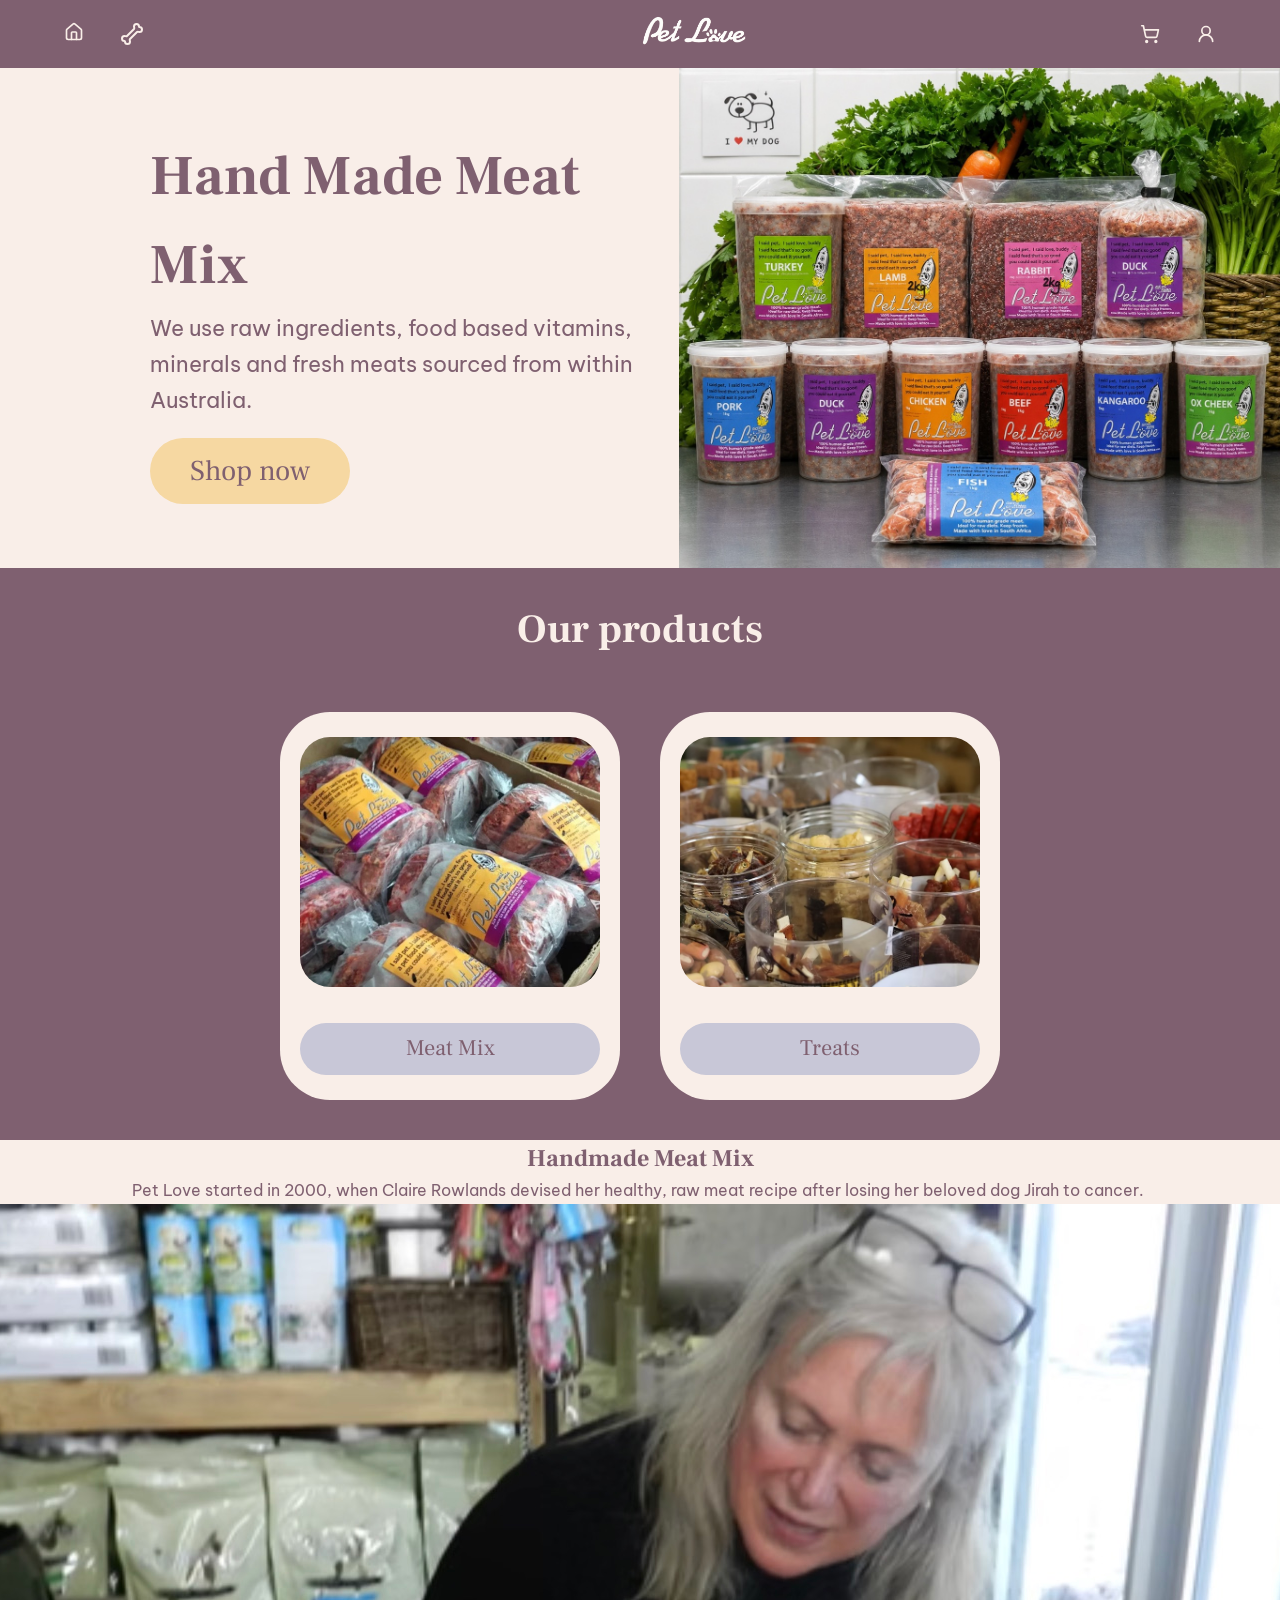
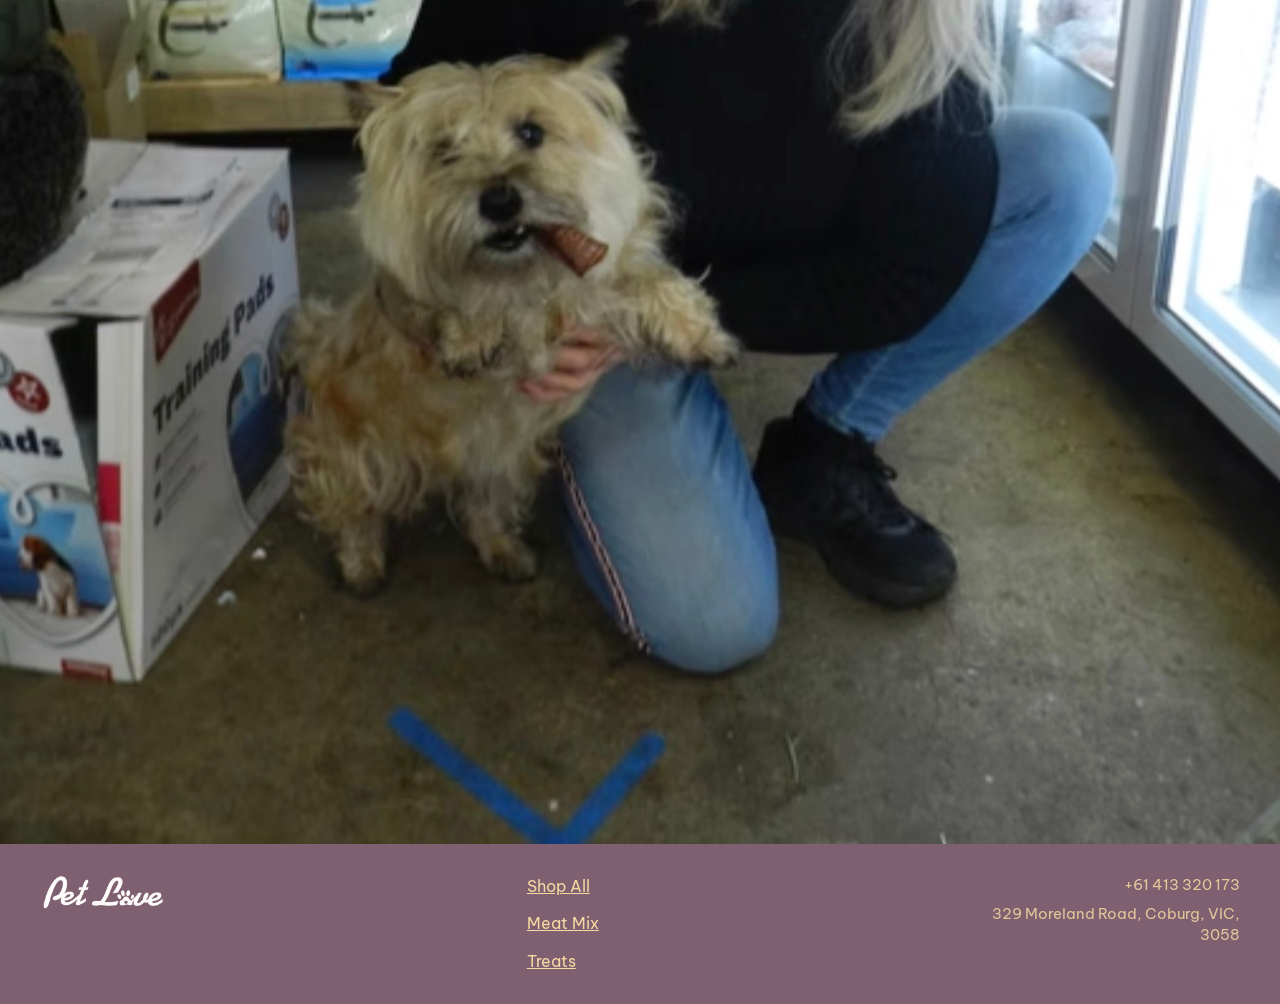
==== commit ebe51bab: "Fix nav bar in Mobile version" ====
--- a/index.html
+++ b/index.html
@@ -19,28 +19,20 @@
          <nav class="navbar" aria-label="Navigation bar">
             <ul class="nav-left">
                 <li><a href="index.html" class="nav-item">
-                    <!-- Use the aria-hidden attribute for screen reader to neglect the icon -->
-                    <!-- Svg icon is copied from Lucide library -->
-                    <svg xmlns="http://www.w3.org/2000/svg" width="24" height="24" viewBox="0 0 24 24" fill="none" stroke="currentColor" stroke-width="2" stroke-linecap="round" stroke-linejoin="round" class="nav-icon" area-hidden="true">
-                    <path d="M15 21v-8a1 1 0 0 0-1-1h-4a1 1 0 0 0-1 1v8"/><path d="M3 10a2 2 0 0 1 .709-1.528l7-6a2 2 0 0 1 2.582 0l7 6A2 2 0 0 1 21 10v9a2 2 0 0 1-2 2H5a2 2 0 0 1-2-2z"/>
-                    </svg>
-                    <!-- Use tag <span> to keep the label on the same line with the icon -->
-                    <span>Home</span>
-                </a>
+                        <!-- Use the aria-hidden attribute for screen reader to neglect the icon -->
+                        <!-- Svg icon is copied from Lucide library -->
+                        <svg xmlns="http://www.w3.org/2000/svg" width="24" height="24" viewBox="0 0 24 24" fill="none" stroke="currentColor" stroke-width="2" stroke-linecap="round" stroke-linejoin="round" class="nav-icon" area-hidden="true">
+                        <path d="M15 21v-8a1 1 0 0 0-1-1h-4a1 1 0 0 0-1 1v8"/><path d="M3 10a2 2 0 0 1 .709-1.528l7-6a2 2 0 0 1 2.582 0l7 6A2 2 0 0 1 21 10v9a2 2 0 0 1-2 2H5a2 2 0 0 1-2-2z"/>
+                        </svg>
+                    </a>
                 </li>
                 <li class="nav-item-dropdown">
                     <div class="shop-container">
                         <a href="product-list.html" class="nav-item">
                             <!-- Use the aria-hidden attribute for screen reader to neglect the icon -->
                             <!-- Svg icon is copied from Lucide library -->
-                            <svg xmlns="http://www.w3.org/2000/svg" width="24" height="24" viewBox="0 0 24 24" fill="none" stroke="currentColor" stroke-width="2" stroke-linecap="round" stroke-linejoin="round" class="nav-icon" aria-hidden="true">
-                                <circle cx="11" cy="4" r="2"/>
-                                <circle cx="18" cy="8" r="2"/>
-                                <circle cx="20" cy="16" r="2"/>
-                                <path d="M9 10a5 5 0 0 1 5 5v3.5a3.5 3.5 0 0 1-6.84 1.045Q6.52 17.48 4.46 16.84A3.5 3.5 0 0 1 5.5 10Z"/>
-                            </svg>
+                            <svg xmlns="http://www.w3.org/2000/svg" width="24" height="24" viewBox="0 0 24 24" fill="none" stroke="#F9EEE8" stroke-width="2" stroke-linecap="round" stroke-linejoin="round" class="lucide lucide-bone-icon lucide-bone"><path d="M17 10c.7-.7 1.69 0 2.5 0a2.5 2.5 0 1 0 0-5 .5.5 0 0 1-.5-.5 2.5 2.5 0 1 0-5 0c0 .81.7 1.8 0 2.5l-7 7c-.7.7-1.69 0-2.5 0a2.5 2.5 0 0 0 0 5c.28 0 .5.22.5.5a2.5 2.5 0 1 0 5 0c0-.81-.7-1.8 0-2.5Z"/></svg>
                             <!-- Use tag <span> to keep the label on the same line with the icon -->
-                            <span>Shop</span>
                         </a>
                         <!-- Use of the drop-down icon to show the ability to choose other categories -->
                         <button class="dropdown-toggle" aria-label="Read more categories">
@@ -154,7 +146,7 @@
                 <p class="footer-phone">+61 413 320 173</p>
                 <p class="footer-address">329 Moreland Road, Coburg, VIC, 3058</p>
             </div>
-            
+
         </div>
     </footer>
     <script src="script.js"></script>
--- a/style.css
+++ b/style.css
@@ -17,10 +17,18 @@
 
 /* Standard 1.6 line-height in web design */
 body {
+  display: flex;
+  flex-direction: column;
   font-family: var(--font-body);
   background-color: var(--beige);
   color: var(--plum);
   line-height: 1.6;
+  min-height: 100vh;
+  margin: 0;
+}
+
+main {
+  flex: 1;
 }
 
 h1, h2, h3 {
@@ -801,6 +809,19 @@
   background-position: right 12px center;
   background-size: 1.2rem;
 }
+
+.product-page .tag {
+  color: var(--plum);
+  background-color: var(--cream);
+  padding: 6px 24px;
+  border-radius: 20px;
+  border: none;
+  margin: 0;
+  display: inline-block;
+  font-family: inherit;
+  font-size: 1rem;
+}
+
 /* SHOPPING CART PAGE */
 .cart-item-list {
   flex: 1;
@@ -1503,3 +1524,73 @@
 .confirmation-page .help-nav a:hover {
   transform: translateY(-2px);
 }
+
+/* Footer */
+.main-footer {
+  background-color: var(--plum); 
+  color: var(--cream);
+  padding: 30px 20px;
+  font-family: var(--font-body);
+  font-size: 1rem;
+}
+
+.main-footer .footer-container {
+  max-width: 1200px;
+  margin: 0 auto;
+  display: flex;
+  justify-content: space-between; 
+  align-items: flex-start;
+  flex-wrap: wrap;
+  gap: 30px;
+}
+
+.main-footer .footer-column {
+  display: flex;
+  flex-direction: column;
+  gap: 12px;
+  text-align: left;
+}
+
+.main-footer .footer-column a {
+  color: var(--cream);
+  text-decoration: none;
+  font-size: 1rem;
+  text-decoration: underline;
+}
+
+.main-footer .footer-column a:hover {
+  text-decoration: underline;
+}
+
+.main-footer .footer-contact {
+  text-align: right;
+  display: flex;
+  flex-direction: column;
+  gap: 8px;
+  max-width: 280px;
+}
+
+.main-footer .footer-contact p {
+  margin: 0;
+  font-size: 0.95rem;
+  opacity: 0.85;
+  line-height: 1.4;
+}
+
+@media (max-width: 768px) {
+  .main-footer .footer-container {
+    flex-direction: column;
+    text-align: left;
+  }
+  .main-footer .footer-contact {
+    text-align: left;
+  }
+}
+
+.main-footer .footer-logo img {
+  height: 35px;
+  width: auto;
+  object-fit: contain;
+  display: block;
+}
+
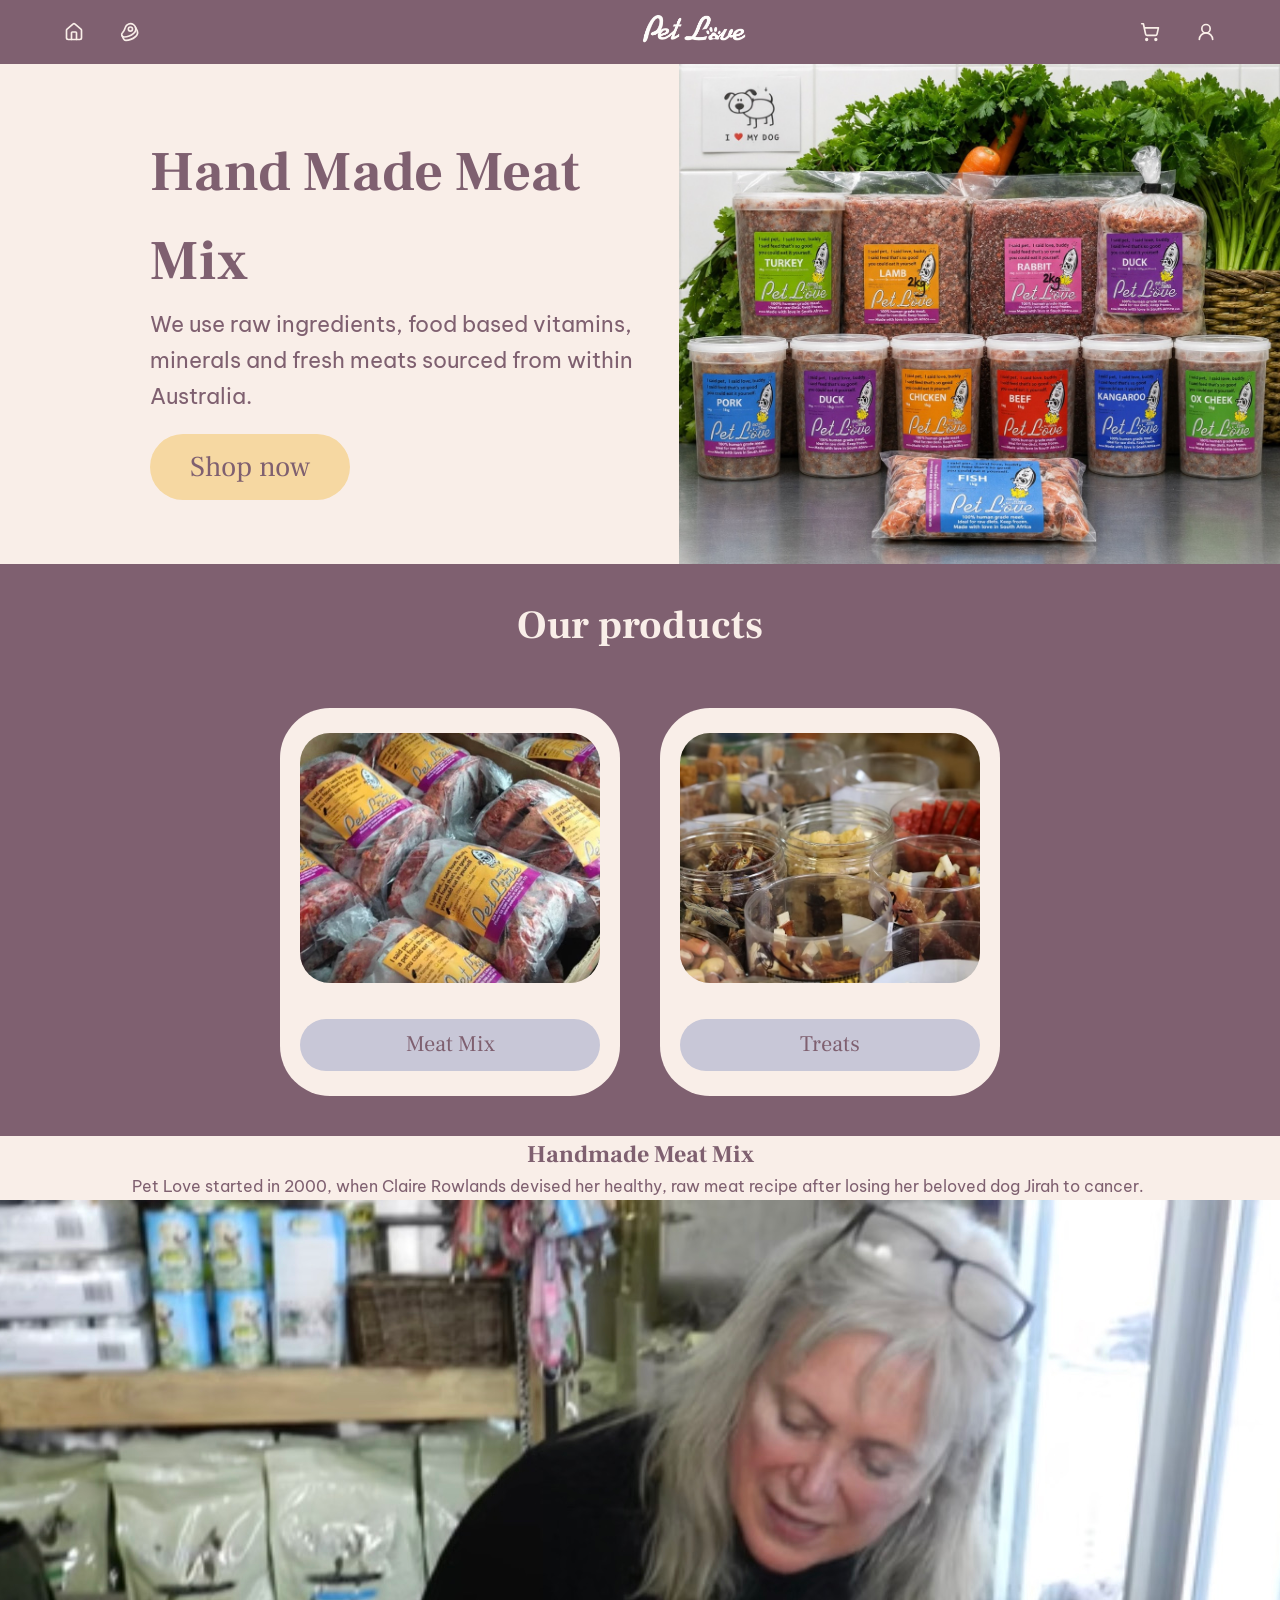
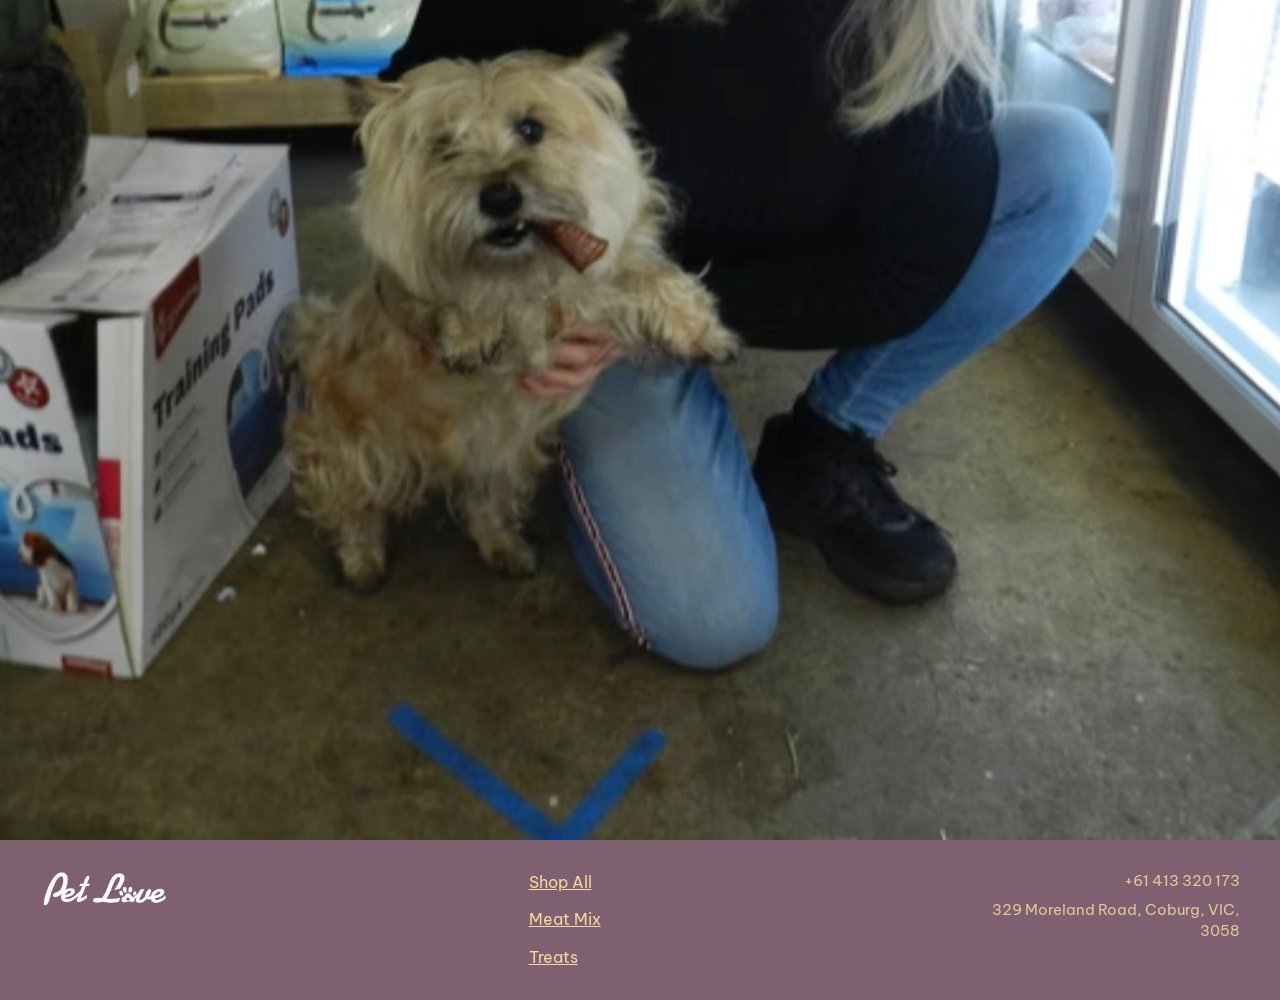
==== commit d863ce5d: "Responsive design for Mobile version" ====
--- a/index.html
+++ b/index.html
@@ -18,7 +18,8 @@
         <!-- Use the aria-label attribute for screen reader accessibility -->
          <nav class="navbar" aria-label="Navigation bar">
             <ul class="nav-left">
-                <li><a href="index.html" class="nav-item">
+                <li>
+                    <a href="index.html" class="nav-item">
                         <!-- Use the aria-hidden attribute for screen reader to neglect the icon -->
                         <!-- Svg icon is copied from Lucide library -->
                         <svg xmlns="http://www.w3.org/2000/svg" width="24" height="24" viewBox="0 0 24 24" fill="none" stroke="currentColor" stroke-width="2" stroke-linecap="round" stroke-linejoin="round" class="nav-icon" area-hidden="true">
@@ -26,47 +27,19 @@
                         </svg>
                     </a>
                 </li>
-                <li class="nav-item-dropdown">
-                    <div class="shop-container">
-                        <a href="product-list.html" class="nav-item">
-                            <!-- Use the aria-hidden attribute for screen reader to neglect the icon -->
-                            <!-- Svg icon is copied from Lucide library -->
-                            <svg xmlns="http://www.w3.org/2000/svg" width="24" height="24" viewBox="0 0 24 24" fill="none" stroke="#F9EEE8" stroke-width="2" stroke-linecap="round" stroke-linejoin="round" class="lucide lucide-bone-icon lucide-bone"><path d="M17 10c.7-.7 1.69 0 2.5 0a2.5 2.5 0 1 0 0-5 .5.5 0 0 1-.5-.5 2.5 2.5 0 1 0-5 0c0 .81.7 1.8 0 2.5l-7 7c-.7.7-1.69 0-2.5 0a2.5 2.5 0 0 0 0 5c.28 0 .5.22.5.5a2.5 2.5 0 1 0 5 0c0-.81-.7-1.8 0-2.5Z"/></svg>
-                            <!-- Use tag <span> to keep the label on the same line with the icon -->
-                        </a>
-                        <!-- Use of the drop-down icon to show the ability to choose other categories -->
-                        <button class="dropdown-toggle" aria-label="Read more categories">
-                            <svg xmlns="http://www.w3.org/2000/svg" width="24" height="24" viewBox="0 0 24 24" fill="none" stroke="currentColor" stroke-width="2" stroke-linecap="round" stroke-linejoin="round" class="nav-icon-down" aria-hidden="true">
-                                <path d="m6 9 6 6 6-6"/>
-                            </svg> <!--I used to use two type of icon up and down for the animation of the toggle dropdown menu but the animation does not work in this case so I changed to use just one dropdown arrow and code the animation of it turning for 180 degrees in the css -->
-                        
-                        </button>
-                    </div>
-
-                    <ul class="dropdown-menu">
-                        <li><a href="product-list-meatmix.html">
-                            <svg xmlns="http://www.w3.org/2000/svg" width="24" height="24" viewBox="0 0 24 24" fill="none" stroke="currentColor" stroke-width="2" stroke-linecap="round" stroke-linejoin="round" class="nav-icon" aria-hidden="true">
-                                <path d="M16.4 13.7A6.5 6.5 0 1 0 6.28 6.6c-1.1 3.13-.78 3.9-3.18 6.08A3 3 0 0 0 5 18c4 0 8.4-1.8 11.4-4.3"/>
-                                <path d="m18.5 6 2.19 4.5a6.48 6.48 0 0 1-2.29 7.2C15.4 20.2 11 22 7 22a3 3 0 0 1-2.68-1.66L2.4 16.5"/>
-                                <circle cx="12.5" cy="8.5" r="2.5"/>
-                            </svg>
-                            <span>Meat Mix</span>
-                            </a>
-                        </li>
-                        <li><a href="product-list-treats.html">
-                            <svg xmlns="http://www.w3.org/2000/svg" width="24" height="24" viewBox="0 0 24 24" fill="none" stroke="currentColor" stroke-width="2" stroke-linecap="round" stroke-linejoin="round" class="nav-icon" aria-hidden="true">
-                                <path d="M17 10c.7-.7 1.69 0 2.5 0a2.5 2.5 0 1 0 0-5 .5.5 0 0 1-.5-.5 2.5 2.5 0 1 0-5 0c0 .81.7 1.8 0 2.5l-7 7c-.7.7-1.69 0-2.5 0a2.5 2.5 0 0 0 0 5c.28 0 .5.22.5.5a2.5 2.5 0 1 0 5 0c0-.81-.7-1.8 0-2.5Z"/>
-                            </svg>
-                            <span>Meat Mix</span>
-                            </a>
-                        </li>
-                    </ul>
+                <li>
+                    <a href="product-list.html" class="nav-item" aria-label="Shop all products">
+                        <!-- Use the aria-hidden attribute for screen reader to neglect the icon -->
+                        <!-- Svg icon is copied from Lucide library -->
+                        <svg xmlns="http://www.w3.org/2000/svg" width="20" height="20" viewBox="0 0 24 24" fill="none" stroke="#F9EEE8" stroke-width="2" stroke-linecap="round" stroke-linejoin="round" class="lucide lucide-beef-icon lucide-beef"><path d="M16.4 13.7A6.5 6.5 0 1 0 6.28 6.6c-1.1 3.13-.78 3.9-3.18 6.08A3 3 0 0 0 5 18c4 0 8.4-1.8 11.4-4.3"/><path d="m18.5 6 2.19 4.5a6.48 6.48 0 0 1-2.29 7.2C15.4 20.2 11 22 7 22a3 3 0 0 1-2.68-1.66L2.4 16.5"/><circle cx="12.5" cy="8.5" r="2.5"/></svg>
+                        <!-- Use tag <span> to keep the label on the same line with the icon -->
+                    </a>
                 </li>
             </ul>
-            
+
             <div class="nav-center">
                 <a href="index.html" aria-label="Back to homepage">
-                    <img src="assets/logo.png" alt="Pet Love logo" class="logo-img">
+                    <img src="assets/logo.png" alt="Pet Love logo" class="main-logo">
                 </a>
             </div>
 
--- a/style.css
+++ b/style.css
@@ -331,7 +331,13 @@
 .page-overview p{
   font-size: 1.1rem;
   margin-top: 12px;
-  margin-bottom: 35px;
+  margin-bottom: 25px;
+}
+
+.product-list .divider {
+  border: none;
+  border-top: solid 1px var(--plum);
+  margin-top: 15px;
 }
 
 /* Container including search sidebar and result product grid */
@@ -401,6 +407,15 @@
 .tab-btn h3 {
   margin: 0;
   font-size: 1.2rem;
+}
+
+/* Hide toggled fitering & sorting function on desktop */
+.filter-mobile-toggle {
+  display: none;
+}
+
+.filter-sort-content {
+  display: block;
 }
 
 .product-row-grid {
@@ -628,7 +643,6 @@
 #product-image {
   max-width: 700px;
   border-radius: 25px;
-  border: solid 3px var(--plum);
 }
 
 .weight-cards-flex {
@@ -1063,6 +1077,7 @@
   transition: all 0.3s ease-in-out;
   box-sizing: border-box;
   display: inline-block;
+  border: solid 1px var(--plum);
 }
 
 .cart-page .btn-back {
@@ -1577,20 +1592,620 @@
   line-height: 1.4;
 }
 
-@media (max-width: 768px) {
-  .main-footer .footer-container {
+.main-footer img {
+  height: 36px;
+}
+
+@media (max-width: 600px) {
+  
+  .filter-sort-content {
+    display: none;
+  }
+
+  .filter-mobile-toggle {
+    display: flex;
+    align-items: center;
+    justify-content: flex-start;
+    gap: 8px;
+    border: none;
+    color: var(--plum);
+    cursor: pointer;
+  }
+
+  .filter-mobile-toggle span {
+    font-family: var(--font-body);
+    text-decoration: underline;
+    text-underline-offset: 6px;
+  }
+
+  .results-count-container {
+    text-align: right;
+    margin-left: 0;
+    margin-right: 0;
+    margin-bottom: 0;
+    margin-top: 16px;
+  }
+
+  .product-list-card {
+    padding: 16px 0 16px 0;
+  }
+
+  .folder-content-box {
+    border-top: solid 1px var(--plum);
+  }
+
+  .product-list .divider {
+    display: none;
+  }
+
+  html, body {
+    width: 100%;
+    overflow-x: hidden;
+  }
+
+  .navbar {
+    flex-direction: row;
+    padding: 18px 24px;
+  }
+
+  .hero-content h1 {
+    font-size: 2rem;
+    text-align: center;
+  }
+
+  .hero-content {
+    margin: 0;
+    padding-bottom: 20px;
+    padding-left: 20px;
+    padding-right: 20px;
+  }
+
+  .hero p {
+    font-size: 1rem;
+    text-align: center;
+  }
+
+  .hero {
+    flex-direction: column-reverse;
+    gap: 20px;
+  }
+
+  .hero-img {
+    justify-content: center;
+    width: 100%;
+  }
+
+  .navbar {
+    display: flex;
+    flex-direction: row;
+    justify-content: space-between;
+    align-items: center;
+    padding: 0 24px;
+    position: relative;
+    height: 60px;
+    width: 100%;
+    box-sizing: border-box;
+  }
+
+  .nav-center a {
+    display: flex;
+    align-items: center;
+    justify-content: center;
+    position: static;
+    margin: 0;
+    padding: 0;
+  }
+
+  .nav-left, .nav-right {
+    display: flex;
+    gap: 32px;
+    align-items: center;
+    list-style: none;
+    margin: 0;
+    padding: 0;
+  }
+
+  .nav-icon {
+    width: 18px;
+    height: 18px;
+  }
+
+  .nav-center {
+    position: absolute;
+    left: 50%;
+    top: 50%;
+    transform: translate(-50%, -50%);
+    margin: 0;
+    padding: 0;
+    width: auto;
+    height: auto;
+    z-index: 999;
+  }
+
+  .main-logo {
+    height: 22px;
+    width: auto;
+    display: block;
+  }
+
+  .large-btn {
+    display: block;
+    width: 100%;
+    text-align: center;
+    font-size: 1.4rem;
+  }
+
+  .product-grid {
     flex-direction: column;
+    align-items: center;
+  }
+
+  .product-card{
+    width: 100%;
+    max-width: 340px;
+    margin: 15px 0;
+  }
+
+  .product-section {
+    flex-direction: column !important;
+    padding: 15px;
+    gap: 25px;
+  }
+
+  .product-sidebar {
+    width: 100%;
+    flex: none;
+  }
+
+  .products-nav-bar {
+    overflow-x: auto;
+    white-space: nowrap;
+  }
+
+  .product-row-grid {
+    grid-template-columns: 1fr;
+    gap: 20px;
+  }
+
+  .cart-page .product-section, 
+  .checkout-page .product-section {
+    flex-direction: column;
+    gap: 30px;
+  }
+
+  .cart-page .cart-item-card {
+    flex-direction: column;
+    align-items: center;
+  }
+
+  .cart-page .cart-item-img {
+    width: 100%;
+    height: 200px;
+  }
+
+  .cart-page .cart-qty-row {
+    flex-direction: column;
+    gap: 16px;
+    align-items: flex-start;
+  }
+
+  .cart-page .cart-summary, 
+  .checkout-page .checkout-summary-sidebar {
+    position: static;
+    width: 100%;
+  }
+
+  .checkout-page .input-row {
+    flex-direction: column;
+    gap: 12px;
+  }
+
+  .confirmation-page h1 {
+    font-size: 2rem;
+  }
+
+  /* Product list page - mobile */
+  .page-overview {
+    margin: 0;
+    padding-left: 20px;
+    padding-right: 20px;
+    text-align: center;
+  }
+
+  .page-overview h1 {
+    font-size: 1.8rem;
+    text-align: center;
+    margin-top: 20px;
+  }
+
+  .page-overview p {
+    font-size: 0.9rem;
+    text-align: center;
+    margin-bottom: 16px;
+  }
+
+  .tabs-container {
+    display: flex;
+    flex-direction: row;
+    gap: 12px; 
+    width: 100%;
+    margin-bottom: 16px;
+  }
+
+  .tabs-container .tab-btn {
+    margin-bottom: 0;
+  }
+
+  .product-list .product-section {
+    margin-top: 0;
+    gap: 16px;
+  }
+
+  /* Product Page */
+  .product-page,
+  .product-section {
+    max-width: 100%;
+    box-sizing: border-box;
+    display: flex;
+    flex-direction: column;
+    margin: 0;
+    gap: 0;
+  }
+
+  /* tag position */
+  .product-page .product-section {
+    position: relative;
+    display: flex;
+    flex-direction: column;
+    padding: 16px;
+  }
+
+  #display-tag,
+  .product-page .tag {
+    position: absolute;
+    margin: 0;
+    top: 30px;
+    left: 30px;
+    font-size: 0.9rem;
+    padding: 4px 16px;
+  }
+
+  .product-page .product-gallery {
+    width: 100%;
+  }
+
+  .product-page .product-gallery img {
+    width: 100%;
+    height: auto;
+    object-fit: cover;
+    border-radius: 20px;
+  }
+
+  .product-page .product-details {
+    width: 100%;
+  }
+
+  .breadcrumb {
+    font-size: 0.8rem;
     text-align: left;
-  }
-  .main-footer .footer-contact {
-    text-align: left;
-  }
-}
-
-.main-footer .footer-logo img {
-  height: 35px;
-  width: auto;
-  object-fit: contain;
-  display: block;
-}
-
+    margin: 12px 0 0 0;
+  }
+
+  #weight-options-container, 
+  .weight-cards-flex {
+    display: flex;
+    flex-direction: row;
+    justify-content: space-between;
+    gap: 8px;
+    width: 100%;
+    box-sizing: border-box;
+  }
+
+  .weight-card,
+  #weight-options-container > div {
+    flex: 1;
+    min-width: 0;
+    padding: 8px 4px;
+    text-align: center;
+    box-sizing: border-box;
+    border-radius: 10px;
+  }
+
+  .product-page .weight-unit {
+    font-size: 0.8rem;
+  }
+
+  .product-page #display-name {
+    margin-bottom: 0;
+  }
+
+  .product-page #display-stock {
+    font-size: 0.95rem;
+  }
+
+  .product-page .sub-text {
+    margin: 0 0 16px 0;
+  }
+
+  .product-page .stock-status {
+    margin: 16px 0 16px 0;
+  }
+
+  .product-page .price-row {
+    padding: 0;
+  }
+
+  .product-page .back-btn,
+  .product-page .add-to-cart-btn {
+    padding: 8px 0;
+    margin: 12px 0 12px 0;
+    font-size: 1rem;
+    box-sizing: border-box;
+  }
+
+  /* Shopping cart */
+  .cart-page,
+  .checkout-page {
+    padding: 0 16px;
+    box-sizing: border-box;
+    width: 100%;
+  }
+
+  .cart-page h1,
+  .checkout-page h1 {
+    padding: 12px 0 12px 0;
+    margin: 0;
+  }
+
+  .cart-page .product-section,
+  .checkout-page .product-section {
+    display: flex;
+    flex-direction: column;
+    gap: 20px;
+    width: 100%;
+    padding: 0;
+  }
+
+  .cart-page .page-overview, 
+  .checkout-page .page-overview {
+    padding: 0;
+  }
+
+  .cart-page .page-overview h1,
+  .checkout-page .page-overview h1 {
+    border-bottom: solid 1px var(--plum);
+  }
+
+  .cart-page .cart-item-list {
+    display: flex;
+    flex-direction: column;
+    width: 100%;
+    gap: 16px;
+  }
+
+  .cart-page .cart-item-card {
+    display: flex;
+    flex-direction: row;
+    align-items: stretch;
+    width: 100%;
+    gap: 12px;
+    padding: 16px 0;
+  }
+
+  .cart-page .cart-item-img {
+    max-width: 120px;
+    max-height: 120px;
+  }
+
+  .cart-page .cart-item-details {
+    flex: 0 0 55%;
+    width: 55%;
+    display: flex;
+    flex-direction: column;
+    min-width: 0;
+  }
+
+  .cart-page .cart-item-header {
+    display: flex;
+    justify-content: space-between;
+    align-items: flex-start;
+  }
+
+  .cart-page .cart-item-header h3 {
+    font-size: 1.15rem;
+  }
+
+  .cart-page .divider,
+  .checkout-page .divider {
+    display: none;
+  }
+
+  .cart-page .trash-delete-btn {
+    padding: 0;
+    flex-shrink: 0;
+    top: 18px;
+  }
+
+  .cart-page .trash-delete-btn svg {
+    width: 20px;
+    height: 20px;
+  }
+
+  .cart-page .cart-size-row {
+    display: flex;
+    flex-direction: column;
+    gap: 8px;
+    width: 100%;
+    margin-top: 4px;
+  }
+
+  .cart-page .cart-size-row {
+    display: flex;
+    flex-direction: column;
+    gap: 8px;
+    width: 100%;
+    margin-top: 4px;
+  }
+
+  .cart-page .cart-weight-wrapper {
+    display: flex;
+    align-items: center;
+    gap: 6px;
+    flex-wrap: wrap;
+  }
+
+  .cart-page .cart-weight-select {
+    padding: 4px 40px 4px 12px;
+    font-size: 0.9rem;
+    border-radius: 20px;
+  }
+
+  .cart-unit-price-label {
+    font-size: 0.9rem;
+  }
+
+  .cart-page .cart-qty-row {
+    display: flex;
+    flex-direction: row;
+    align-items: center;
+    justify-content: space-between;
+    width: 100%;
+    gap: 4px;
+  }
+
+  .cart-page .cart-stepper-container {
+    display: flex;
+    align-items: center;
+  }
+
+  .cart-page .cart-stepper-btn {
+    font-size: 0.9rem;
+    padding: 0 10.5px;
+  }
+
+  .cart-page .cart-qty-value {
+    font-size: 0.9rem;
+  }
+
+  .cart-page .cart-stepper-container {
+    height: 26.5px;
+  }
+
+  .cart-page .summary-row {
+    margin-top: 0;
+  }
+
+  .cart-page .cart-summary {
+    gap: 16px;
+  }
+
+  .cart-page .cart-item-list {
+    gap: 0;
+  }
+
+  .cart-page .summary-actions {
+    margin-bottom: 24px;
+  }
+
+  .cart-page .btn-back,
+  .cart-page .btn-checkout {
+    padding: 8px 0;
+    align-items: center;
+    justify-content: center;
+    font-size: 1rem;
+    box-sizing: border-box;
+  }
+
+  /* Check out */
+  .checkout-page .step-block {
+    padding: 0;
+  }
+
+  .checkout-steps {
+    width: 100%;
+    gap: 12px;
+  }
+
+  .checkout-page .step-header h2{
+    font-size: 1.3rem;
+  }
+
+  .checkout-page .step-header {
+    margin-top: 10px;
+  }
+
+  .checkout-page .step-content {
+    margin-top: 0;
+    width: 100%;
+    box-sizing: border-box;
+    gap: 12px;
+  }
+
+  .checkout-page .input-row {
+    display: flex;
+    flex-direction: row;
+    gap: 12px;
+    width: 100%;
+    box-sizing: border-box;
+  }
+
+  .checkout-page .input-half {
+    flex: 1;
+    width: 0;
+    box-sizing: border-box;
+    font-size: 0.85rem;
+    padding: 8px 14px;
+  }
+
+  .checkout-page .input-full {
+    width: 100%;
+    font-size: 0.85rem;
+    padding: 8px 14px;
+    margin-bottom: 0;
+  }
+
+  .checkout-page .btn-step-next,
+  .checkout-page .btn-pay-now {
+    width: 100%;
+    font-size: 1rem;
+    padding: 8px 0;
+    margin: 0 0 12px 0;
+  }
+
+  .checkout-page .step-summary-text {
+    font-size: 0.9rem;
+  }
+
+  .checkout-page .btn-back{
+    padding: 8px 0;
+    align-items: center;
+    justify-content: center;
+    font-size: 1rem;
+    box-sizing: border-box;
+    margin-bottom: 24px;
+  }
+
+
+
+
+
+
+
+
+
+
+
+
+
+  
+  
+  
+
+
+  
+
+  
+
+
+}
+
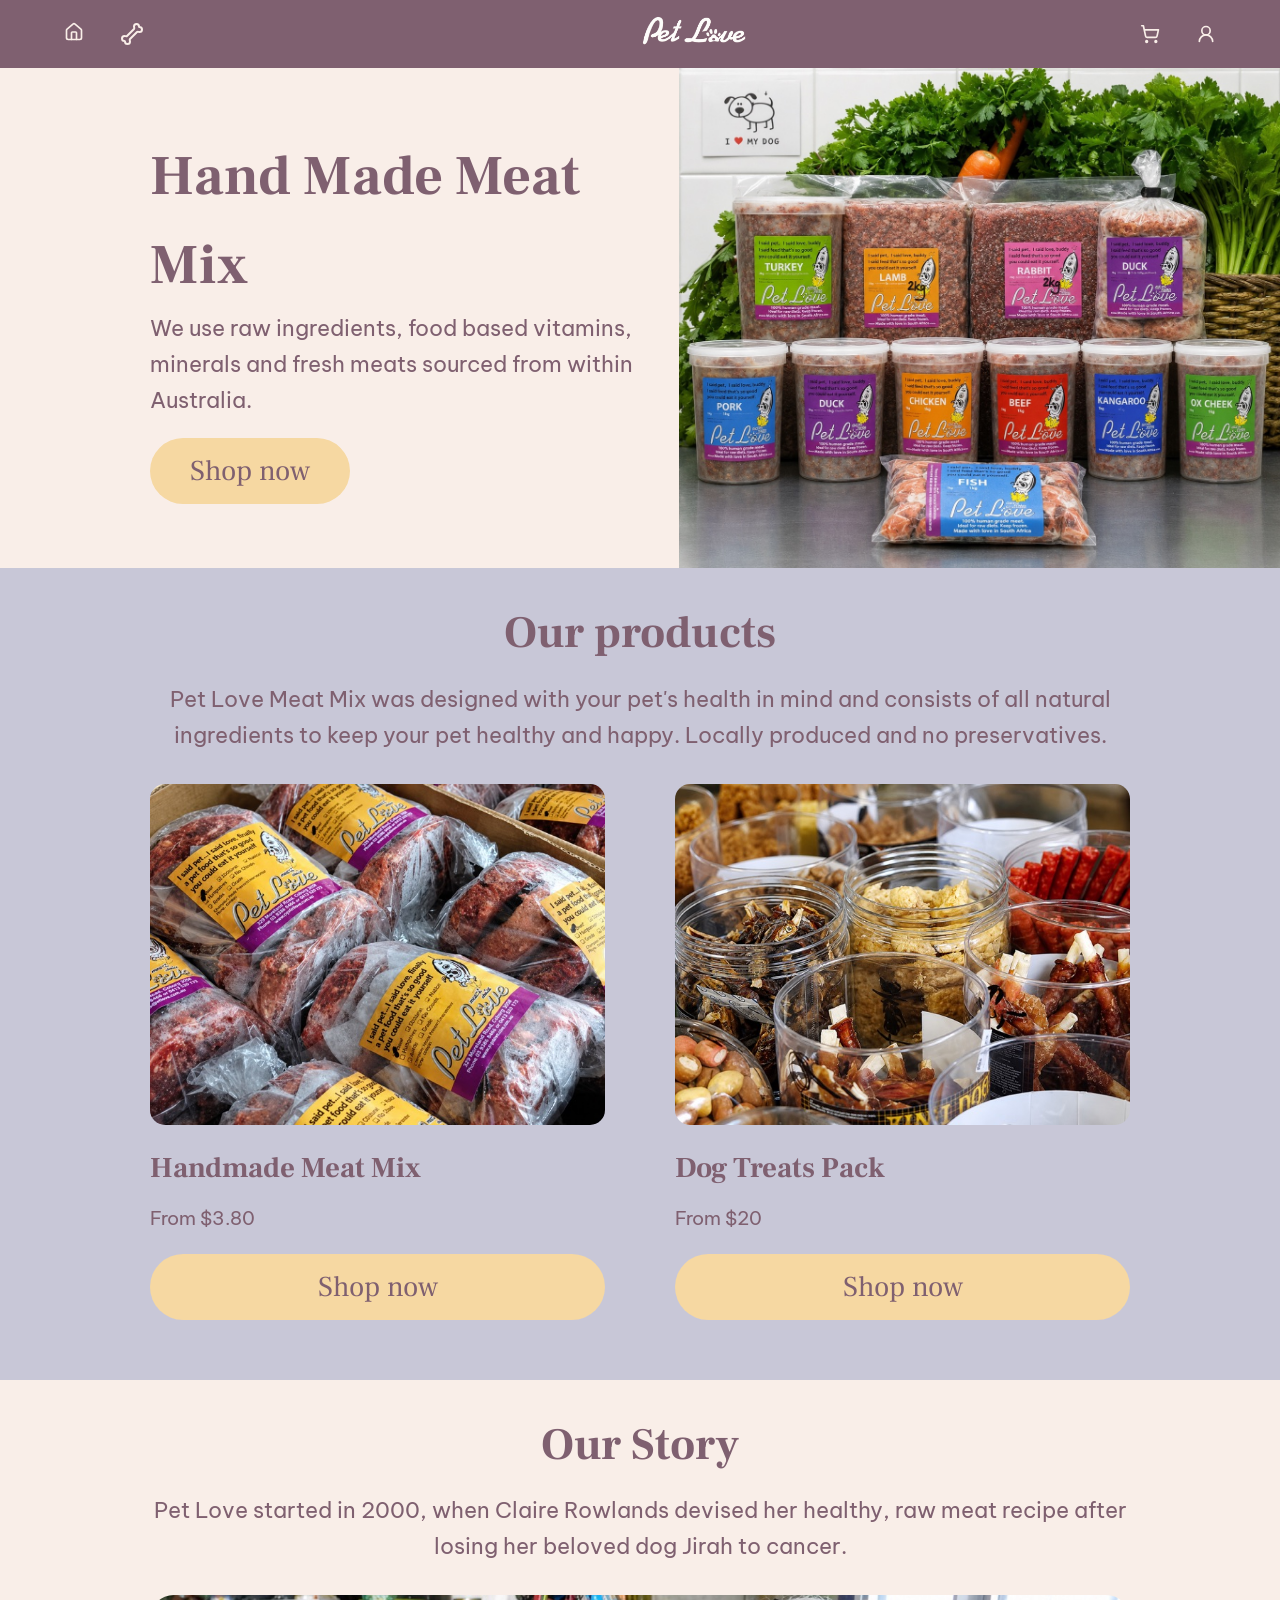
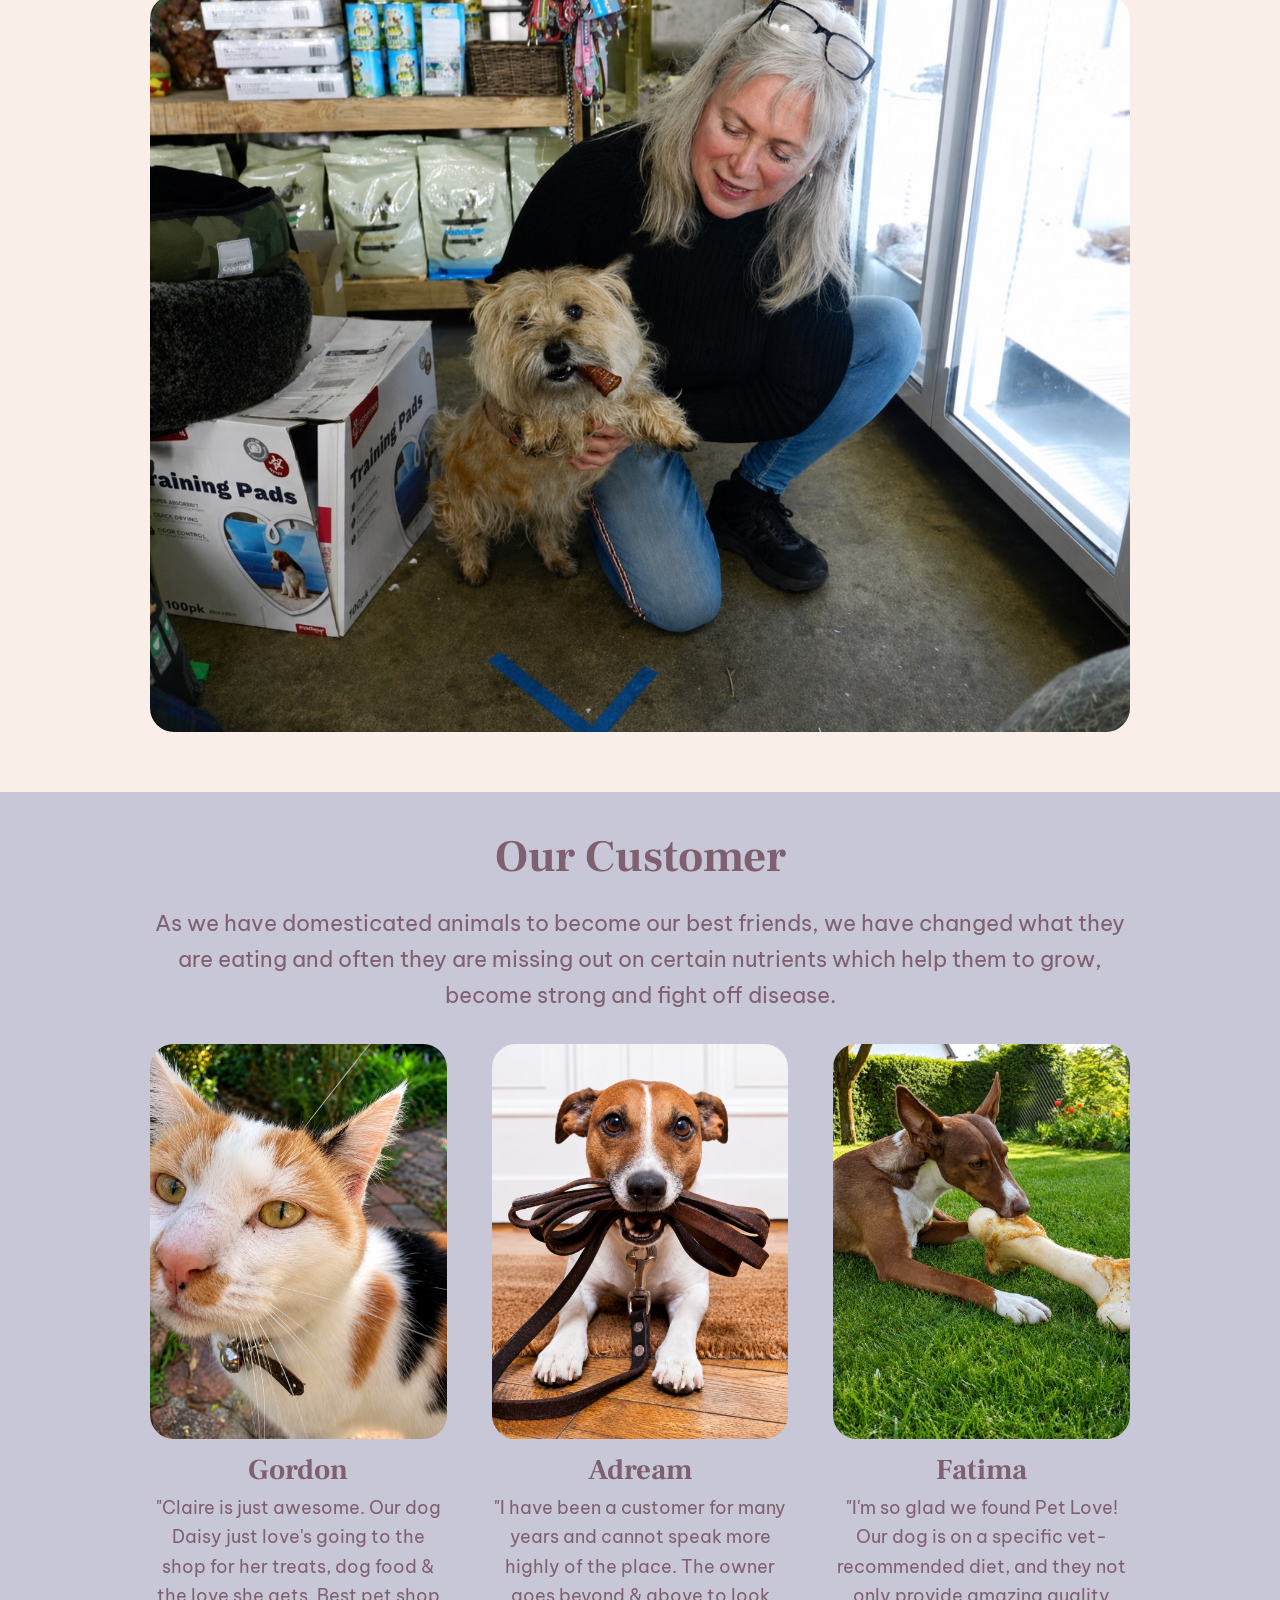
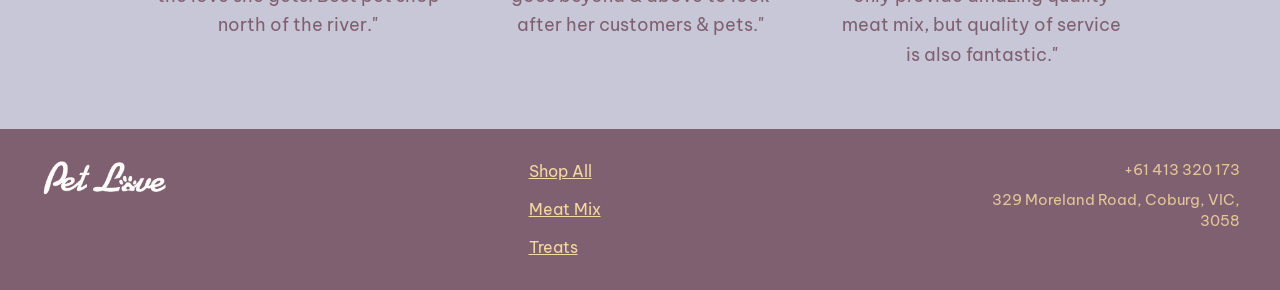
==== commit 7f5ef8d6: "Style button contrast" ====
--- a/index.html
+++ b/index.html
@@ -31,7 +31,7 @@
                     <a href="product-list.html" class="nav-item" aria-label="Shop all products">
                         <!-- Use the aria-hidden attribute for screen reader to neglect the icon -->
                         <!-- Svg icon is copied from Lucide library -->
-                        <svg xmlns="http://www.w3.org/2000/svg" width="20" height="20" viewBox="0 0 24 24" fill="none" stroke="#F9EEE8" stroke-width="2" stroke-linecap="round" stroke-linejoin="round" class="lucide lucide-beef-icon lucide-beef"><path d="M16.4 13.7A6.5 6.5 0 1 0 6.28 6.6c-1.1 3.13-.78 3.9-3.18 6.08A3 3 0 0 0 5 18c4 0 8.4-1.8 11.4-4.3"/><path d="m18.5 6 2.19 4.5a6.48 6.48 0 0 1-2.29 7.2C15.4 20.2 11 22 7 22a3 3 0 0 1-2.68-1.66L2.4 16.5"/><circle cx="12.5" cy="8.5" r="2.5"/></svg>
+                        <svg xmlns="http://www.w3.org/2000/svg" width="24" height="24" viewBox="0 0 24 24" fill="none" stroke="currentColor" stroke-width="2" stroke-linecap="round" stroke-linejoin="round" class="lucide lucide-bone-icon lucide-bone"><path d="M17 10c.7-.7 1.69 0 2.5 0a2.5 2.5 0 1 0 0-5 .5.5 0 0 1-.5-.5 2.5 2.5 0 1 0-5 0c0 .81.7 1.8 0 2.5l-7 7c-.7.7-1.69 0-2.5 0a2.5 2.5 0 0 0 0 5c.28 0 .5.22.5.5a2.5 2.5 0 1 0 5 0c0-.81-.7-1.8 0-2.5Z"/></svg>
                         <!-- Use tag <span> to keep the label on the same line with the icon -->
                     </a>
                 </li>
@@ -64,7 +64,7 @@
             </ul>
          </nav>
     </header>
-    <main>
+    <main class="homepage">
         <!-- Hero section -->
         <section class="hero-section">
             <div class="hero">
@@ -82,23 +82,74 @@
 
         <!-- Products section -->
         <section class="products-section">
-            <h2>Our products</h2>
-            <div class="product-grid">
-                <div class="product-card">
-                    <img src="assets/products-meatmix.jpeg" alt="Meat Mix Products">
-                    <a href="products-list-meatmix.html" class="medium-btn">Meat Mix</a>
+            <h2 class="main-header">Our products</h2>
+            <p class="main-caption">Pet Love Meat Mix was designed with your pet's health in mind and consists of all natural ingredients to keep your pet healthy and happy. Locally produced and no preservatives.</p>
+                <div class="product-row-grid">
+                    <div class="product-list-card">
+                        <img src="assets/meatmix.jpeg" alt="Meat Mix Products">
+                        
+                        <h3>Handmade Meat Mix</h3>
+
+                        <div class="stock-boxes">From $3.80</div>
+
+                        <div class="product-actions">
+                            <a href="product-list.html" class="large-btn">Shop now</a>
+                        </div>
+                    </div>
+
+                    <div class="product-list-card">
+                        <img src="assets/treats.jpeg" alt="Treats Products">
+                        
+                        <h3>Dog Treats Pack</h3>
+
+                        <div class="stock-boxes">From $20</div>
+
+                        <div class="product-actions">
+                            <a href="product-list.html" class="large-btn">Shop now</a>
+                        </div>
+                    </div>
                 </div>
-                <div class="product-card">
-                    <img src="assets/products-treats.jpeg" alt="Treats Products">
-                    <a href="products-list-treats.html" class="medium-btn">Treats</a>
+
+        </section>
+
+        <section class="about-section">
+            <h2 class="main-header">Our Story</h2>
+            <p class="main-caption">Pet Love started in 2000, when Claire Rowlands devised her healthy, raw meat recipe after losing her beloved dog Jirah to cancer. </p>
+            <img src="assets/story.jpeg" alt="Owner and her dog">
+        </section>
+
+        <section class="products-section">
+            <h2 class="main-header">Our Customer</h2>
+            <p class="main-caption">As we have domesticated animals to become our best friends, we have changed what they are eating and often they are missing out on certain nutrients which help them to grow, become strong and fight off disease.</p>
+            <div class="customer-flex-container">
+                <div class="customer-card">
+                    <div class="customer-avatar-container">
+                        <img src="assets/customer-1.jpeg" alt="Customer Cat">
+                    </div>
+                    <h3>Gordon</h3>
+                    <p class="feedback-text">"Claire is just awesome. Our dog Daisy  just love's going to the shop for her treats, dog food & the love she gets. Best pet shop north of the river."</p>
                 </div>
+
+                <div class="customer-card">
+                    <div class="customer-avatar-container">
+                        <img src="assets/customer-2.jpeg" alt="Customer Big Dog">
+                    </div>
+                    <h3>Adream</h3>
+                    <p class="feedback-text">"I have been a customer for many years and cannot speak more highly of the place. The owner goes beyond & above to look after her customers & pets."</p>
+                </div>
+
+                <div class="customer-card">
+                    <div class="customer-avatar-container">
+                        <img src="assets/customer-3.jpeg" alt="Customer Small Dog">
+                    </div>
+                    <h3>Fatima</h3>
+                    <p class="feedback-text">"I'm so glad we found Pet Love! Our dog is on a specific vet-recommended diet, and they not only provide amazing quality meat mix, but quality of service is also fantastic." </p>
+                </div>
+
             </div>
         </section>
-        <section class="about-section">
-            <h2>Handmade Meat Mix</h2>
-            <p>Pet Love started in 2000, when Claire Rowlands devised her healthy, raw meat recipe after losing her beloved dog Jirah to cancer. </p>
-            <img src="assets/owner-and-dog.jpeg" alt="Owner and her dog">
-        </section>
+
+
     </main>
 
     <footer class="main-footer">
--- a/style.css
+++ b/style.css
@@ -16,6 +16,13 @@
 }
 
 /* Standard 1.6 line-height in web design */
+html, body {
+  width: 100%;
+  max-width: 100%;
+  padding: 0;
+  overflow-x: hidden;
+}
+
 body {
   display: flex;
   flex-direction: column;
@@ -79,85 +86,6 @@
   width: 100%;
   margin-left: auto;
   margin-right: auto;
-}
-
-/* Container for the toggle list */
-.shop-container {
-  display: flex;
-  align-items: center;
-  gap: 5px;
-}
-
-/* Dropdown toggle list */
-.nav-item-dropdown {
-  position: relative; /* Set position to relative to position the dropdown menu absolutely within this container */
-}
-
-.dropdown-menu {
-  display:none;
-  position:absolute;
-  background-color: var(--plum);
-  padding: 10px;
-  list-style: none;
-  padding: 10px;
-  z-index: 1000; /* Ensure the dropdown menu appears above other content */
-}
-
-.nav-icon-up {
-  display: none;
-}
-
-.nav-icon-down {
-  display: block;
-}
-/* When the dropdown menu is visible, show the up icon and hide the down icon */
-.dropdown-toggle .nav-icon-down {
-  display: none;
-}
-
-.dropdown-toggle .nav-icon-up {
-  display: block;
-}
-
-/* Dropdown toggle animation */
-.dropdown-toggle {
-  background: none;
-  border: none;
-  padding: 0;
-  cursor: pointer;
-  color: var (--beige);
-  display: flex;
-  align-items: center;
-}
-
-.nav-icon-down {
-  width: 20px;
-  height: 20px;
-  stroke: currentColor;
-  transition: transform 0.3s ease; /* Smooth transition for the rotation */
-  transform: rotate (0deg); /* Initial state of the arrow */
-}
-
-/* Active button is clicked, rotate the arrow 180 degrees */
-.dropdown-toggle.active .nav-icon-down {
-  transform: rotate(180deg);
-}
-
-/* Show the dropdown menu when the button is active */
-.nav-item-dropdown {
-  position: relative; 
-}
-
-.dropdown-menu {
-  display: none;
-  position: absolute;
-  top: 100%;
-  left: 0;
-  background-color: var(--plum);
-  min-width: 150px;
-  padding: 10px;
-  z-index: 1000;
-  border-radius: 4px;
 }
 
 /* Style of icons on the navigation bar */
@@ -237,26 +165,60 @@
 
 /* PRODUCTS ON HOMEPAGE */
 .products-section {
-  background-color: var(--plum);
-  width: 100%;
-  padding: 0px;
+  background-color: var(--skyblue);
+  width: 100%;
+  padding: 0 150px 60px 150px;
   margin: 0px;
 }
 
-.products-section h2 {
-  color: var(--beige);
-  font-size: 2.5rem;
-  margin: 30px;
-}
-
-.product-grid {
-  display: flex;
-  align-items: center;
-  justify-content: center;
-  padding: 10px;
-  margin: 10px;
-  margin-top: 0px;
-  padding-top: 0px;  
+.main-header {
+  color: var(--plum);
+  font-size: 2.8rem;
+  margin: 30px 150px 12px 150px;
+}
+
+.main-caption {
+  font-size: 1.4rem;
+  margin-bottom: 30px;
+}
+
+.homepage .product-row-grid {
+  display: flex;
+  flex-direction: row;
+  justify-content: space-between;
+  width: 100%;
+  box-sizing: border-box;
+  gap: 70px;
+}
+
+.homepage .product-list-card {
+  padding: 0;
+  max-width: 550px;
+  border-radius: 36px;
+  box-sizing: border-box;
+}
+
+.products-section img {
+  width: 100%;
+  height: 100%;
+}
+
+.homepage .product-list-card h3 {
+  font-size: 1.8rem;
+  margin-bottom: 0;
+  margin-top: 20px;
+}
+
+.homepage .product-list-card .stock-boxes {
+  font-size: 1.2rem;
+  margin-bottom: 0;  
+  margin-top: 12px;
+}
+
+.homepage .product-list-card .large-btn {
+  font-size: 1.8rem;
+  width: 100%;
+  text-align: center;
 }
 
 .product-grid img {
@@ -282,7 +244,9 @@
   text-decoration: none;
   text-decoration: underline 1px var(--plum);
   text-underline-offset: 6px;
-  display: inline-block;
+  display: inline-flex;
+  align-items: center;
+  gap: 8px;
   width: 100%;
 }
 
@@ -311,6 +275,47 @@
   color: var(--skyblue);
   font-size: 1.4rem;
   transition: all 0.3s ease;
+}
+
+/* Our story */
+.about-section {
+  background-color: var(--beige);
+  width: 100%;
+  padding: 0 150px 60px 150px;
+  margin: 0px;
+}
+
+.about-section img {
+  width: 100%;
+  height: 100%;
+  border-radius: 24px;
+}
+
+/* Our customer */
+.customer-flex-container {
+  display: flex;
+  flex-direction: row;
+  justify-content: space-between;
+  gap: 45px;
+  width: 100%;
+}
+
+.customer-card {
+  flex: 1 1 30%;
+  max-width: 360px;
+  padding: 0;
+}
+
+.customer-card img {
+  border-radius: 24px;
+}
+
+.customer-card h3 {
+  font-size: 1.8rem;
+}
+
+.feedback-text {
+  font-size: 1.15rem;
 }
 
 
@@ -547,6 +552,8 @@
   border: none;
   width: 100%;
   padding: 8px 0 8px 0;
+  font-weight: bold;
+  border: solid 1px var(--plum);
 }
 
 .product-actions .quick-add:hover {
@@ -1520,6 +1527,7 @@
   border-radius: 25px;
   transition: all 0.3s ease-in-out;
   margin-top: 15px;
+  border: solid 1px var(--plum);
 }
 
 .confirmation-page .btn-primary:hover {
@@ -1733,6 +1741,8 @@
     width: 100%;
     text-align: center;
     font-size: 1.4rem;
+    border: solid 1px var(--plum);
+    font-weight: bold;
   }
 
   .product-grid {
@@ -2170,6 +2180,7 @@
     font-size: 1rem;
     padding: 8px 0;
     margin: 0 0 12px 0;
+    border: solid 1px var(--plum);
   }
 
   .checkout-page .step-summary-text {
@@ -2185,9 +2196,103 @@
     margin-bottom: 24px;
   }
 
-
-
-
+  .products-section {
+    padding: 20px;
+  }
+
+  .main-header{
+    margin: 0;
+    font-size: 1.8rem;
+    margin-bottom: 20px;
+  }
+
+  .homepage .product-row-grid {
+    flex-direction: column;
+    align-items: center;
+    gap: 24px;
+  }
+
+  .products-section .product-list-card h3{
+    font-size: 1.35rem;
+    margin-top: 8px;
+    text-align: center;
+  }
+
+  .products-section .product-list-card .stock-boxes {
+    font-size: 1rem;
+    margin-top: 8px;
+    justify-content: center;
+  }
+
+  .homepage .product-list-card .large-btn {
+  font-size: 1.4rem;
+  width: 100%;
+  text-align: center;
+  margin-top: 8px;
+}
+
+.main-caption {
+  font-size: 1rem;
+  margin-bottom: 12px;
+}
+
+.main-header {
+  margin-bottom: 0px;
+}
+ 
+.about-section {
+    padding: 20px;
+}
+
+/*our customer */
+.customer-flex-container {
+  justify-content: flex-start;
+  overflow-x: auto;
+  scrollbar-width: none;
+  padding: 10px 20px;
+  scroll-snap-type: x mandatory;
+}
+
+.customer-flex-container::-webkit-scrollbar {
+  display: none;
+}
+
+.customer-card {
+  flex: 0 0 85%;
+  max-width: 400px;
+  scroll-snap-align: center;
+}
+
+.customer-card h3 {
+  font-size: 1.3rem;
+}
+
+.customer-card p {
+  font-size: 1rem;
+}
+
+.footer-container {
+  display: flex;
+  flex-direction: column;
+  align-items: flex-start;
+}
+
+.footer-contact {
+  flex: 0 0 auto;
+  width: 100%;
+  text-align: left;
+  display: flex;
+  flex-direction: column-reverse;
+  gap: 12px;
+}
+
+.footer-address {
+  text-align: left;
+}
+
+.footer-phone {
+  text-align: left;
+}
 
 
 
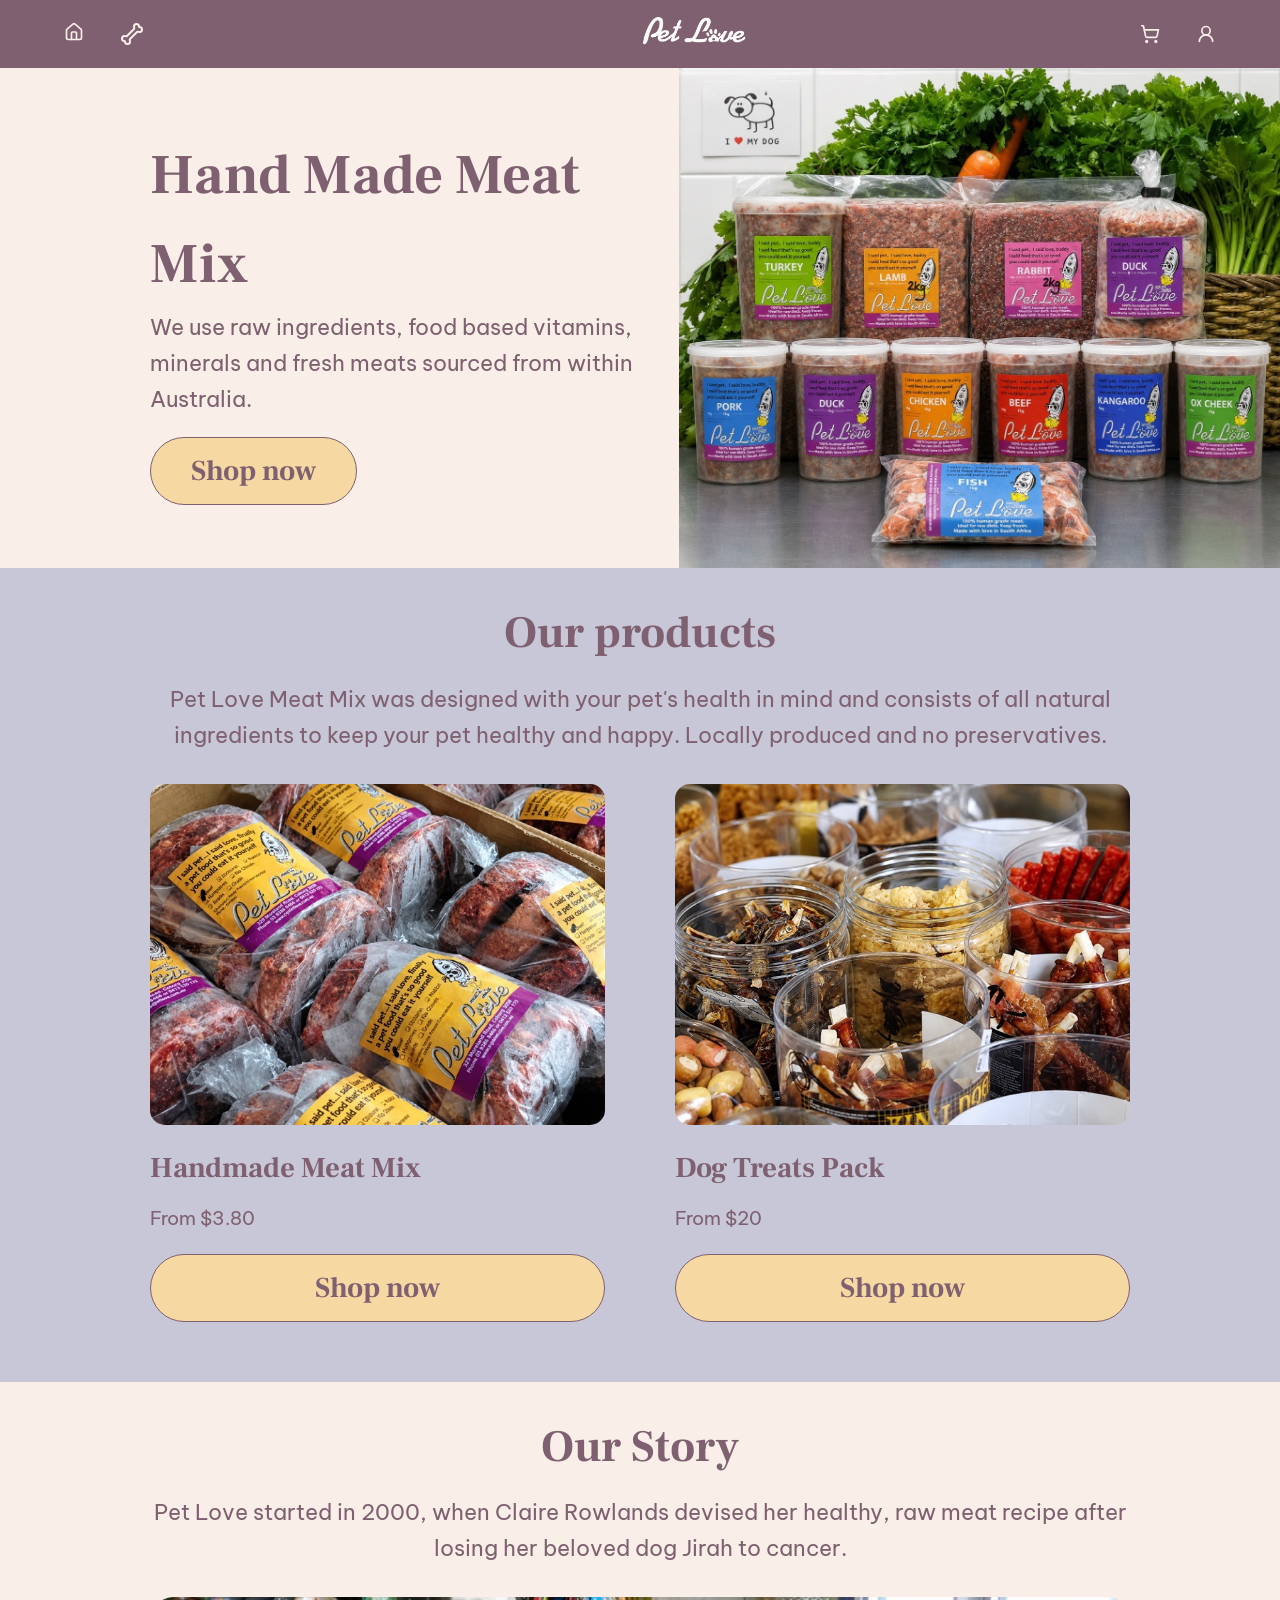
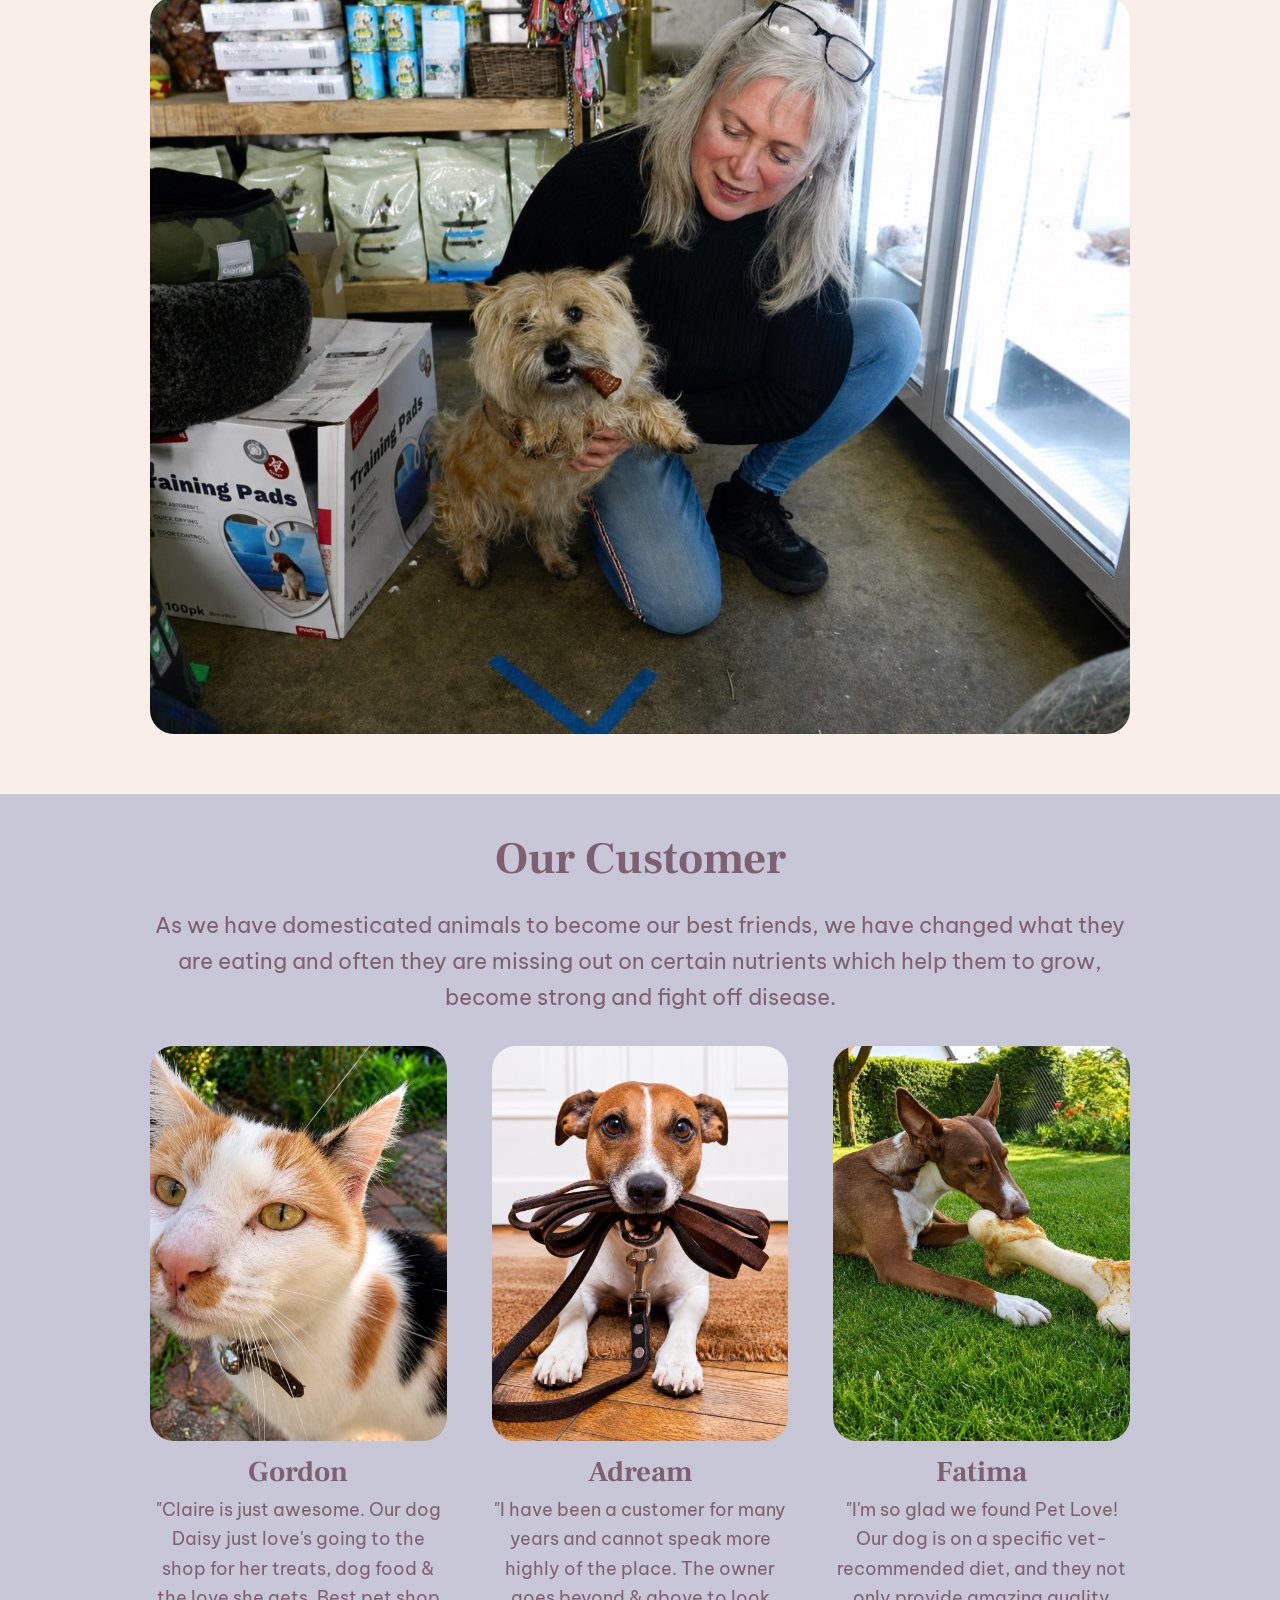
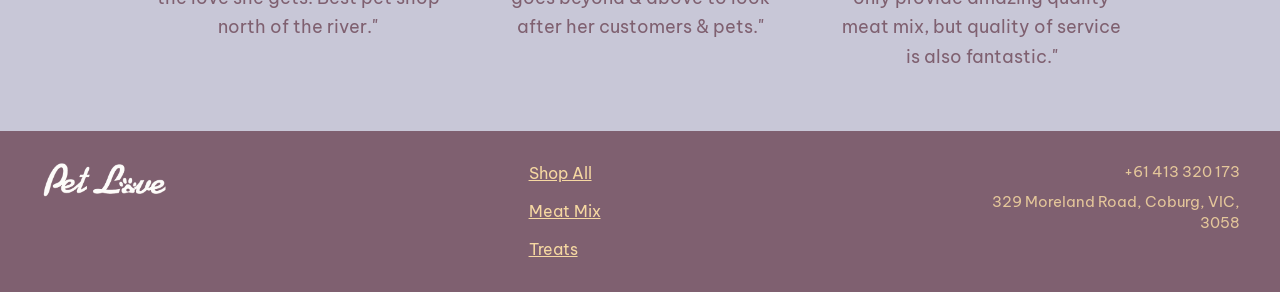
==== commit 61874b35: "Sticy nav barr" ====
--- a/index.html
+++ b/index.html
@@ -9,7 +9,10 @@
     <link href="https://fonts.googleapis.com/css2?family=Frank+Ruhl+Libre:wght@300..900&display=swap" rel="stylesheet">
     <link rel="preconnect" href="https://fonts.googleapis.com">
     <link rel="preconnect" href="https://fonts.gstatic.com" crossorigin>
-    <link href="https://fonts.googleapis.com/css2?family=Be+Vietnam+Pro:ital,wght@0,100;0,200;0,300;0,400;0,500;0,600;0,700;0,800;0,900;1,100;1,200;1,300;1,400;1,500;1,600;1,700;1,800;1,900&family=Fira+Sans:ital,wght@0,100;0,200;0,300;0,400;0,500;0,600;0,700;0,800;0,900;1,100;1,200;1,300;1,400;1,500;1,600;1,700;1,800;1,900&display=swap" rel="stylesheet">
+    <link href="https://fonts.googleapis.com/css2?family=Be+Vietnam+Pro:ital,wght@0,100;0,200;0,300;0,400;0,500;0,600;0,
+                700;0,800;0,900;1,100;1,200;1,300;1,400;1,500;1,600;1,700;1,800;1,900&family=Fira+Sans:ital,wght@0,100;0,
+                200;0,300;0,400;0,500;0,600;0,700;0,800;0,900;1,100;1,200;1,300;1,400;1,500;1,600;1,700;1,800;1,900&display=swap" 
+                rel="stylesheet">
     <link rel="stylesheet" href="https://cdnjs.cloudflare.com/ajax/libs/font-awesome/4.7.0/css/font-awesome.min.css">
     <link rel="stylesheet" href="style.css">
 </head>
--- a/style.css
+++ b/style.css
@@ -49,6 +49,7 @@
   align-items: center;
   padding: 22px 5%;
   background-color: var(--plum);
+  position: sticky;
 }
 
 .nav-left, .nav-right {
@@ -150,6 +151,8 @@
   cursor: pointer;
   padding: 10px 40px 10px 40px;
   margin-top: 20px;
+  border: solid 1px var(--plum);
+  font-weight: bold;
 }
 
 .hero p {
@@ -758,6 +761,7 @@
   padding: 8px 36px;
   width: 100%;
   margin-top: 20px;
+  font-weight: bold;
 }
 
 .action-buttons-row .add-to-cart-btn:hover {
@@ -1087,6 +1091,10 @@
   border: solid 1px var(--plum);
 }
 
+.cart-page .btn-checkout {
+  font-weight: bold;
+}
+
 .cart-page .btn-back {
   background-color: var(--skyblue);
   color: var(--plum);
@@ -1242,6 +1250,7 @@
   font-weight: bold;
   transition: all 0.2s ease-in-out;
   margin-top: 10px;
+  border: solid 1px var(--plum);
 }
 
 .checkout-page .btn-step-next:hover,
@@ -1467,6 +1476,7 @@
   transition: all 0.2s ease-in-out;
   box-sizing: border-box;
   font-weight: bold;
+  border: solid 1px var(--plum);
 }
 
 .checkout-page .btn-back:hover {
@@ -1604,7 +1614,90 @@
   height: 36px;
 }
 
+/* toast */
+.toast-container {
+  position: fixed;
+  top: 50%;
+  left: 50%;
+  transform: translate(-50%, -50%);
+  z-index: 100000;
+  display: flex;
+  flex-direction: column;
+  gap: 10px;
+  pointer-events: none;
+}
+
+.custom-toast {
+  pointer-events: auto;
+  background-color: var(--plum);
+  color: var(--cream);
+  font-family: var(--font-body);
+  padding: 20px 32px;
+  border-radius: 36px;
+  font-size: 1.4rem;
+  text-align: center;
+}
+
+.toast-button {
+  display: flex;
+  gap: 12px;
+  width: 100%;
+  margin-top: 16px;
+  box-sizing: border-box;
+}
+
+.toast-button .btn-view-cart {
+  flex: 1;
+  background-color: var(--cream);
+  color: var(--plum);
+  padding: 8px 24px;
+  border-radius: 28px;
+  text-decoration: none;
+  border: solid 1px var(--plum);
+  font-size: 1.25rem;
+}
+
+.toast-button .btn-back-shop {
+  flex: 1;
+  background-color: var(--skyblue);
+  color: var(--plum);
+  padding: 8px 24px;
+  border-radius: 28px;
+  text-decoration: none;
+  border: solid 1px var(--plum);
+  font-size: 1.25rem;
+  font-family: var(--font-body);
+}
+
 @media (max-width: 600px) {
+
+  .toast-container {
+    gap: 6px;
+  }
+
+  .custom-toast {
+    padding: 10px;
+    border-radius: 16px;
+    font-size: 1.05rem;
+    width: 290px;
+  }
+
+  .toast-button {
+    gap: 10px;
+    margin-top: 10px;
+  }
+
+  .toast-button .btn-view-cart {
+    flex: 1;
+    padding: 6px 10px;
+    font-size: 1.05rem;
+  }
+
+  .toast-button .btn-back-shop {
+    flex: 1;
+    padding: 6px 10px;
+    font-size: 1.05rem;
+  }
   
   .filter-sort-content {
     display: none;
@@ -1652,6 +1745,7 @@
   }
 
   .navbar {
+    position: sticky;
     flex-direction: row;
     padding: 18px 24px;
   }
@@ -1693,6 +1787,7 @@
     height: 60px;
     width: 100%;
     box-sizing: border-box;
+    position: sticky;
   }
 
   .nav-center a {
@@ -2294,23 +2389,5 @@
   text-align: left;
 }
 
-
-
-
-
-
-
-
-
-  
-  
-  
-
-
-  
-
-  
-
-
-}
-
+}
+
